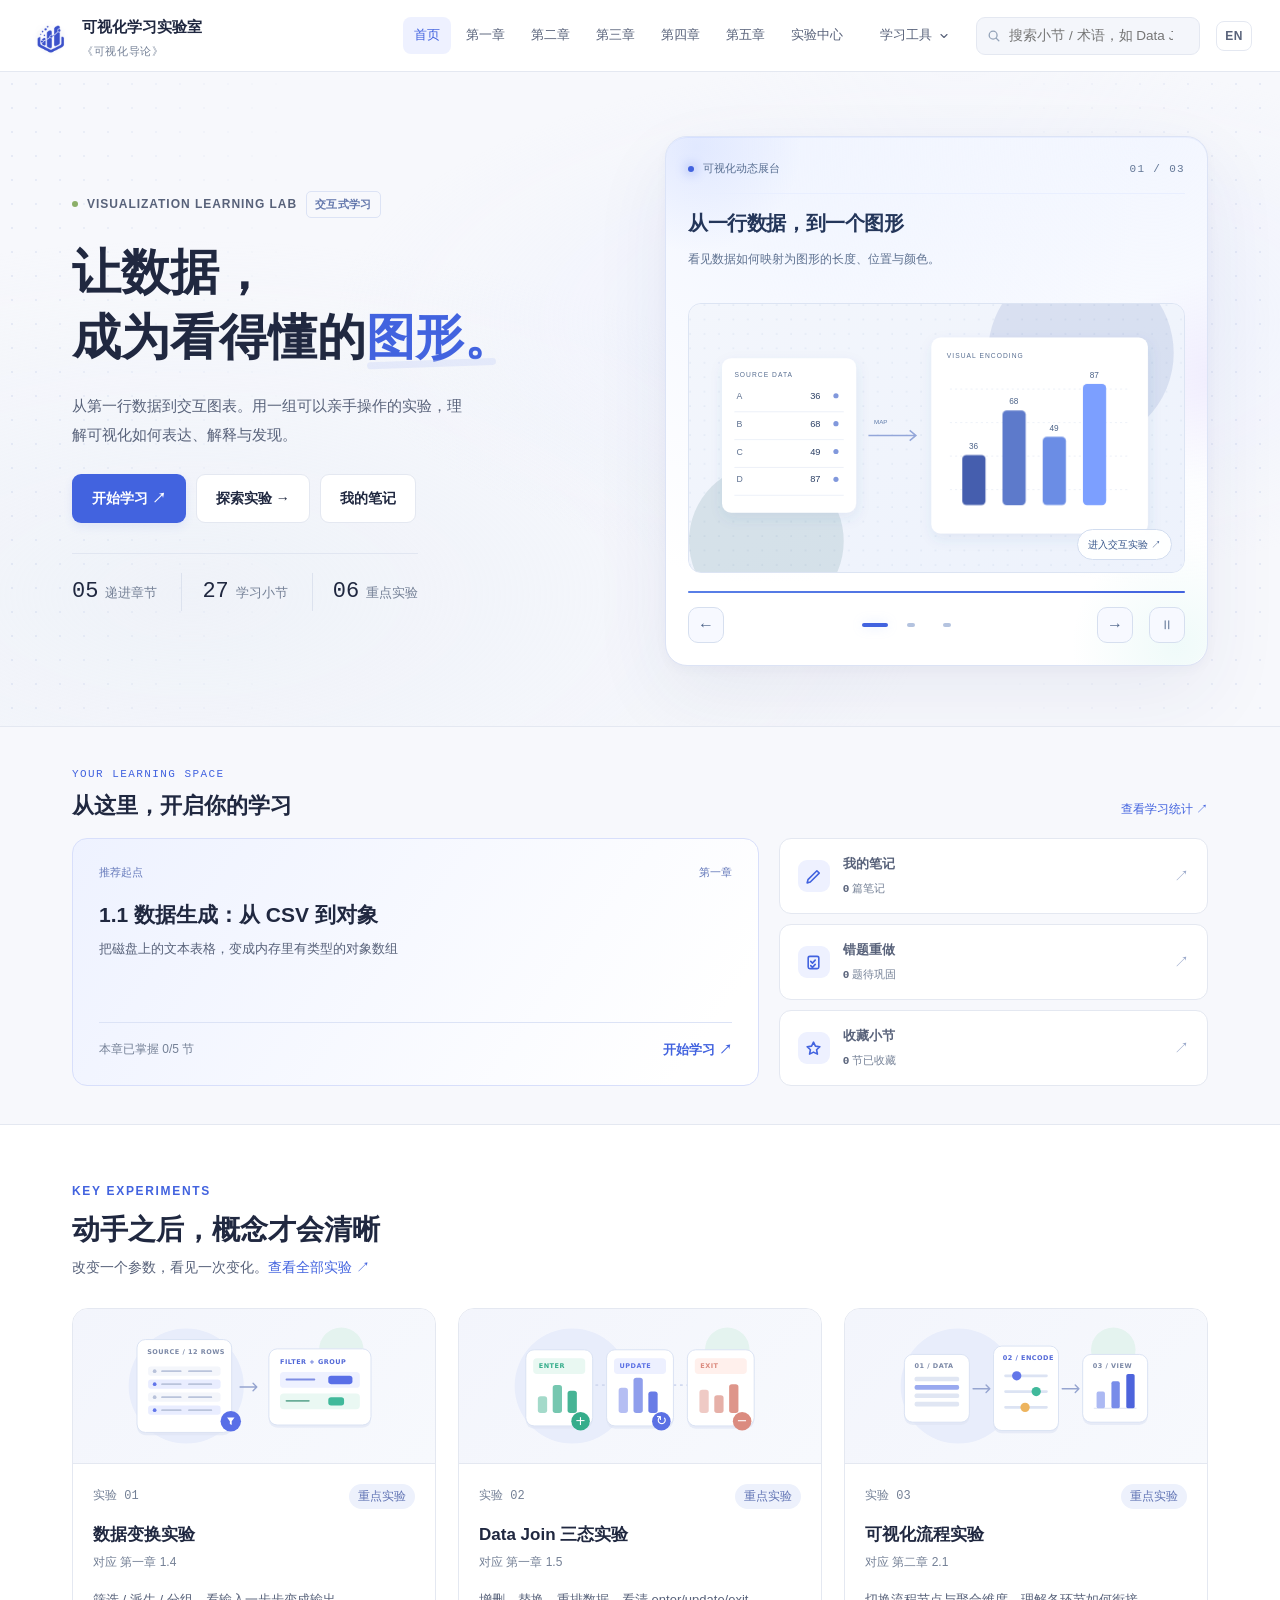
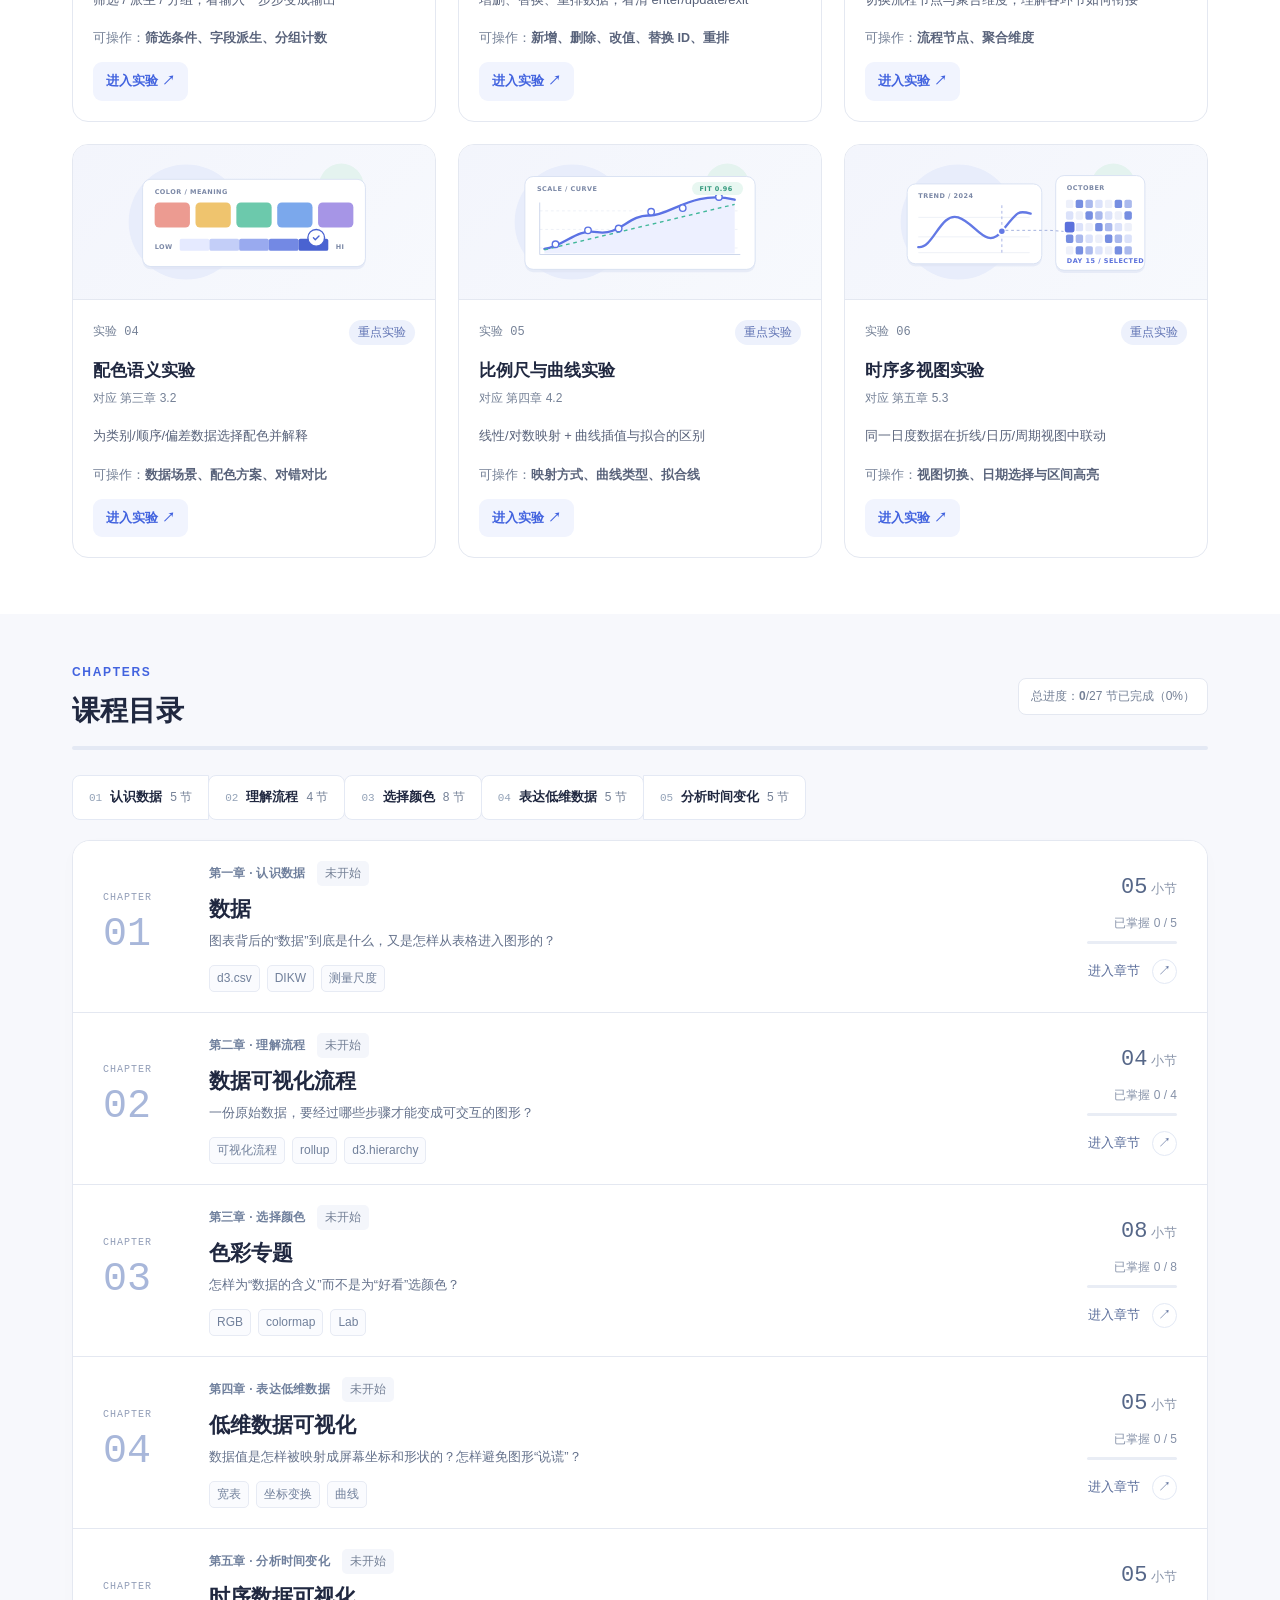
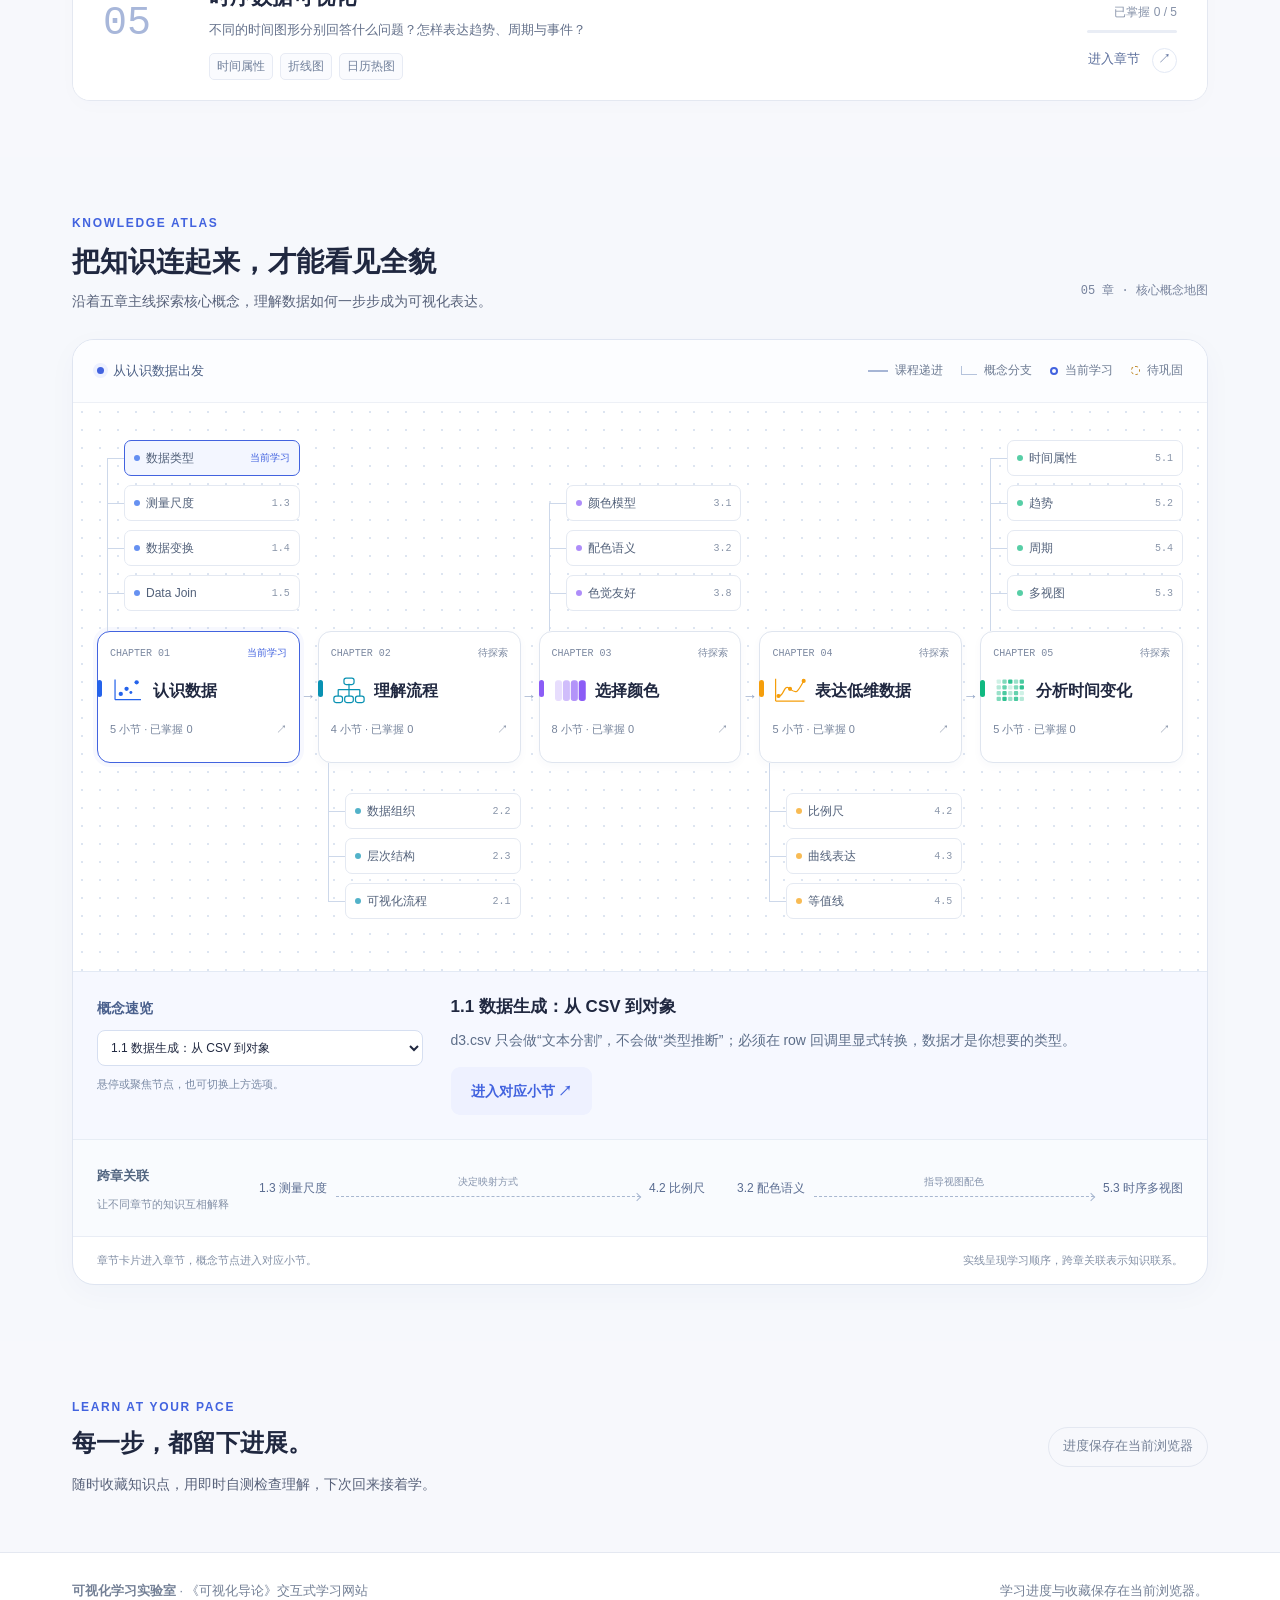
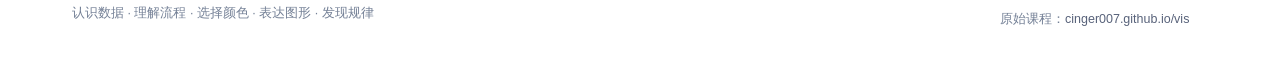
==== index.html @ 22e0a44b "Publish interactive visualization learning laboratory" ====
﻿<!DOCTYPE html>
<html lang="zh-CN">
<head>
<meta charset="UTF-8">
<meta name="viewport" content="width=device-width, initial-scale=1">
<link rel="icon" href="assets/images/logo.png" type="image/png">
<title data-i18n="home">可视化学习实验室 · 《可视化导论》</title>
<meta name="description" content="《可视化导论》交互式学习网站：结构化知识、可操作实验、即时自测。">
<link rel="stylesheet" href="assets/css/base.css?v=20261018-light-ui">
<link rel="stylesheet" href="assets/css/experiments.css?v=20261018-1">
<link rel="stylesheet" href="assets/css/ui.css?v=20261018-preview2">
<link rel="stylesheet" href="assets/css/home.css?v=20261021-compact-chapters">
<link rel="stylesheet" href="assets/css/knowledge-map.css?v=20261018-atlas">
<link rel="stylesheet" href="assets/css/motion.css?v=20261018">
<link rel="stylesheet" href="assets/css/interactions.css?v=20261018-2">
<link rel="stylesheet" href="assets/css/entrance.css?v=20261018-light-ui">
<link rel="stylesheet" href="assets/css/system.css?v=20261018-flow2">
</head>
<body class="home-page">
<header class="site-header" id="site-header"></header>

<!-- 首屏 -->
<section class="hero">
  <svg class="hero-connections" viewBox="0 0 1920 600" preserveAspectRatio="none" aria-hidden="true" fill="none">
    <path d="M-30 440H100Q150 440 150 390V260Q150 220 200 220H355"/>
    <path d="M1570 365H1660Q1710 365 1710 320V170Q1710 130 1760 130H1950"/>
    <circle cx="150" cy="440" r="5"/><circle cx="1710" cy="130" r="5"/>
  </svg>
  <div class="margin-study margin-study-left" aria-hidden="true">
    <svg viewBox="0 0 136 154" fill="none">
      <defs><pattern id="margin-grid" width="17" height="17" patternUnits="userSpaceOnUse"><circle cx="1" cy="1" r="1" fill="#d9e0f0"/></pattern></defs>
      <rect width="136" height="154" fill="url(#margin-grid)"/>
      <path d="M9 137H127M9 137V16" stroke="#cbd4e8"/>
      <g fill="#7f93d5"><circle cx="27" cy="110" r="4"/><circle cx="42" cy="119" r="3"/><circle cx="44" cy="91" r="5"/><circle cx="61" cy="101" r="3"/><circle cx="66" cy="75" r="4"/><circle cx="84" cy="83" r="5"/><circle cx="87" cy="56" r="3"/><circle cx="111" cy="44" r="5"/><circle cx="116" cy="67" r="3"/></g>
      <path d="M23 120 119 39" stroke="#a1b0dd" stroke-dasharray="4 5"/>
    </svg>
  </div>
  <div class="margin-study margin-study-right" aria-hidden="true">
    <div class="margin-palette"><i></i><i></i><i></i><i></i><i></i></div>
    <svg viewBox="0 0 136 154" fill="none">
      <path d="M4 33H132M4 77H132M4 121H132" stroke="#e0e5f1" stroke-dasharray="3 5"/>
      <path d="M5 113C21 113 21 56 43 66S64 113 84 77 108 29 131 37" stroke="#9caedf" stroke-width="2"/>
      <g fill="#f7f8fc" stroke="#91a3d6" stroke-width="2"><circle cx="5" cy="113" r="4"/><circle cx="43" cy="66" r="4"/><circle cx="84" cy="77" r="4"/><circle cx="131" cy="37" r="4"/></g>
    </svg>
  </div>
  <div class="wrap">
    <div class="hero-copy">
    <div class="tag"><span class="live-dot"></span> VISUALIZATION LEARNING LAB <span class="edition-tag" data-i18n="hero.tag-edition">交互式学习</span></div>
    <h1 data-i18n-html="hero.h1">让数据，<br>成为看得懂的<span>图形。</span></h1>
    <p class="sub" data-i18n="hero.sub">从第一行数据到交互图表。用一组可以亲手操作的实验，理解可视化如何表达、解释与发现。</p>
    <div class="hero-actions">
      <a class="btn btn-primary" id="start-btn" href="lesson.html?c=1&l=1" data-i18n="hero.start">开始学习 ↗</a>
      <a class="btn btn-ghost" id="continue-btn" href="#" data-i18n="hero.continue">继续上次学习</a>
      <a class="btn btn-ghost" href="experiments.html" data-i18n="hero.explore">探索实验 →</a>
      <a class="btn btn-ghost" href="notes.html" id="notes-btn" data-i18n="hero.notes">我的笔记</a>
    </div>
    <div class="hero-stats"><span><b>05</b><span data-i18n="hero.stat1"> 递进章节</span></span><span><b>27</b><span data-i18n="hero.stat2"> 学习小节</span></span><span><b>06</b><span data-i18n="hero.stat3"> 重点实验</span></span></div>
    </div>
    <section class="hero-demo hero-carousel" aria-roledescription="轮播" aria-label="可视化动态展台">
      <div class="preview-top"><span><i class="live-dot"></i> <span data-i18n="hero.carousel-title">可视化动态展台</span></span><span class="preview-index" id="hero-slide-count">01 / 03</span></div>
      <div class="carousel-atmosphere" aria-hidden="true"><i></i><i></i><i></i></div><div class="hero-slides" id="hero-slides">
        <article class="hero-slide" role="group" aria-roledescription="幻灯片" aria-label="1 / 3：数据映射">
          <h2 class="preview-title" data-i18n="hero.slide1.title">从一行数据，到一个图形</h2>
          <p class="preview-desc" data-i18n="hero.slide1.desc">看见数据如何映射为图形的长度、位置与颜色。</p>
          <a href="lesson.html?c=1&amp;l=3" aria-label="学习视觉编码"><svg xmlns="http://www.w3.org/2000/svg" viewBox="0 0 960 520" class="hero-scene" aria-hidden="true" focusable="false"><defs><linearGradient id="hero0-bg" x2="1" y2="1"><stop stop-color="#f3f6fc" /><stop offset="1" stop-color="#edf2fc" /></linearGradient><filter id="hero0-shadow" x="-30%" y="-30%" width="160%" height="170%"><feDropShadow dy="10" stdDeviation="12" flood-color="#4565a0" flood-opacity=".09" /></filter><pattern id="hero0-grid" width="28" height="28" patternUnits="userSpaceOnUse"><circle cx="2" cy="2" r="1" fill="#6e8ebd" opacity=".4" /></pattern></defs><rect width="960" height="520" rx="22" fill="url(#hero0-bg)" /><rect width="960" height="520" fill="url(#hero0-grid)" /><circle cx="760" cy="95" r="180" fill="#3558a4" opacity=".13" /><circle cx="150" cy="460" r="150" fill="#215b63" opacity=".13" /><g font-family="Arial,sans-serif"><g filter="url(#hero0-shadow)"><rect x="64" y="105" width="260" height="300" rx="18" fill="#ffffff" /><rect x="470" y="65" width="420" height="380" rx="18" fill="#ffffff" /></g><text x="88" y="142" font-size="13" fill="#586e91" letter-spacing="2">SOURCE DATA</text><path d="M88 209H300" stroke="#dce4f1" /><text x="92" y="184" fill="#5e7190" font-size="17">A</text><text x="235" y="184" fill="#2d4166" font-size="18">36</text><circle cx="285" cy="178" r="5" fill="#8198dc" class="scene-marker" /><path d="M88 263H300" stroke="#dce4f1" /><text x="92" y="238" fill="#5e7190" font-size="17">B</text><text x="235" y="238" fill="#2d4166" font-size="18">68</text><circle cx="285" cy="232" r="5" fill="#8198dc" class="scene-marker" /><path d="M88 317H300" stroke="#dce4f1" /><text x="92" y="292" fill="#5e7190" font-size="17">C</text><text x="235" y="292" fill="#2d4166" font-size="18">49</text><circle cx="285" cy="286" r="5" fill="#8198dc" class="scene-marker" /><path d="M88 371H300" stroke="#dce4f1" /><text x="92" y="346" fill="#5e7190" font-size="17">D</text><text x="235" y="346" fill="#2d4166" font-size="18">87</text><circle cx="285" cy="340" r="5" fill="#8198dc" class="scene-marker" /><path d="M348 255H440m-12-10 12 10-12 10" stroke="#93a6d9" stroke-width="3" fill="none" /><text x="359" y="233" fill="#607caa" font-size="12">MAP</text><text x="500" y="105" font-size="13" letter-spacing="2" fill="#586e91">VISUAL ENCODING</text><path d="M506 165H855" stroke="#dce4f1" stroke-dasharray="4 6" /><path d="M506 230H855" stroke="#dce4f1" stroke-dasharray="4 6" /><path d="M506 295H855" stroke="#dce4f1" stroke-dasharray="4 6" /><path d="M506 360H855" stroke="#dce4f1" stroke-dasharray="4 6" /><rect x="530" y="292.8" width="45" height="97.2" rx="8" fill="#455eae" class="scene-bar" style="--delay:180ms" /><text x="552" y="280.8" text-anchor="middle" fill="#4e658a" font-size="16">36</text><rect x="608" y="206.39999999999998" width="45" height="183.60000000000002" rx="8" fill="#5d7acb" class="scene-bar" style="--delay:265ms" /><text x="630" y="194.39999999999998" text-anchor="middle" fill="#4e658a" font-size="16">68</text><rect x="686" y="257.7" width="45" height="132.3" rx="8" fill="#6b8de5" class="scene-bar" style="--delay:350ms" /><text x="708" y="245.7" text-anchor="middle" fill="#4e658a" font-size="16">49</text><rect x="764" y="155.1" width="45" height="234.9" rx="8" fill="#7c9fff" class="scene-bar" style="--delay:435ms" /><text x="786" y="143.1" text-anchor="middle" fill="#4e658a" font-size="16">87</text></g></svg></a>
        </article>
        <article class="hero-slide" role="group" aria-roledescription="幻灯片" aria-label="2 / 3：时序联动" hidden>
          <h2 class="preview-title" data-i18n="hero.slide2.title">同一天，三种时间视角</h2>
          <p class="preview-desc" data-i18n="hero.slide2.desc">沿着日期，在全年趋势、日历与星期之间发现联系。</p>
          <a href="lesson.html?c=5&amp;l=3&amp;mode=lab" aria-label="进入时序多视图实验"><svg xmlns="http://www.w3.org/2000/svg" viewBox="0 0 960 520" class="hero-scene" aria-hidden="true" focusable="false"><defs><linearGradient id="hero1-bg" x2="1" y2="1"><stop stop-color="#f3f6fc" /><stop offset="1" stop-color="#edf2fc" /></linearGradient><filter id="hero1-shadow" x="-30%" y="-30%" width="160%" height="170%"><feDropShadow dy="10" stdDeviation="12" flood-color="#4565a0" flood-opacity=".09" /></filter><pattern id="hero1-grid" width="28" height="28" patternUnits="userSpaceOnUse"><circle cx="2" cy="2" r="1" fill="#6e8ebd" opacity=".4" /></pattern></defs><rect width="960" height="520" rx="22" fill="url(#hero1-bg)" /><rect width="960" height="520" fill="url(#hero1-grid)" /><circle cx="760" cy="95" r="180" fill="#3558a4" opacity=".13" /><circle cx="150" cy="460" r="150" fill="#215b63" opacity=".13" /><g font-family="Arial,sans-serif"><g filter="url(#hero1-shadow)"><rect x="65" y="55" width="830" height="205" rx="18" fill="#ffffff" /><rect x="65" y="282" width="480" height="185" rx="18" fill="#ffffff" /><rect x="568" y="282" width="327" height="185" rx="18" fill="#ffffff" /></g><text x="90" y="90" font-size="12" letter-spacing="2" fill="#586e91">ONE DATE / THREE VIEWS</text><path d="M94 125H863" stroke="#dce4f1" stroke-dasharray="4 6" /><path d="M94 170H863" stroke="#dce4f1" stroke-dasharray="4 6" /><path d="M94 215H863" stroke="#dce4f1" stroke-dasharray="4 6" /><path d="M95 215C140 210 142 160 185 180S245 220 280 160 335 195 380 140 430 170 480 115 530 155 570 125 620 185 660 154 710 205 755 170 810 217 862 198" stroke="#4975da" stroke-width="4" fill="none" class="scene-trace" pathLength="1" style="--delay:150ms" /><path d="M480 106V238" stroke="#b58336" stroke-width="2" stroke-dasharray="4 5" /><circle cx="480" cy="115" r="7" fill="#ffffff" stroke="#b58336" stroke-width="3" class="scene-marker" /><rect x="92" y="310" width="14" height="15" rx="3" fill="#e9eef9" class="scene-cell" style="--delay:300ms" /><rect x="110" y="310" width="14" height="15" rx="3" fill="#afc1e8" class="scene-cell" style="--delay:335ms" /><rect x="128" y="310" width="14" height="15" rx="3" fill="#eed3bb" class="scene-cell" style="--delay:370ms" /><rect x="146" y="310" width="14" height="15" rx="3" fill="#cfdaf2" class="scene-cell" style="--delay:405ms" /><rect x="164" y="310" width="14" height="15" rx="3" fill="#eed3bb" class="scene-cell" style="--delay:440ms" /><rect x="182" y="310" width="14" height="15" rx="3" fill="#cfdaf2" class="scene-cell" style="--delay:475ms" /><rect x="200" y="310" width="14" height="15" rx="3" fill="#dfb59b" class="scene-cell" style="--delay:510ms" /><rect x="218" y="310" width="14" height="15" rx="3" fill="#e9eef9" class="scene-cell" style="--delay:545ms" /><rect x="236" y="310" width="14" height="15" rx="3" fill="#dfb59b" class="scene-cell" style="--delay:580ms" /><rect x="254" y="310" width="14" height="15" rx="3" fill="#e9eef9" class="scene-cell" style="--delay:615ms" /><rect x="272" y="310" width="14" height="15" rx="3" fill="#afc1e8" class="scene-cell" style="--delay:650ms" /><rect x="290" y="310" width="14" height="15" rx="3" fill="#eed3bb" class="scene-cell" style="--delay:685ms" /><rect x="308" y="310" width="14" height="15" rx="3" fill="#afc1e8" class="scene-cell" style="--delay:720ms" /><rect x="326" y="310" width="14" height="15" rx="3" fill="#eed3bb" class="scene-cell" style="--delay:755ms" /><rect x="344" y="310" width="14" height="15" rx="3" fill="#cfdaf2" class="scene-cell" style="--delay:790ms" /><rect x="362" y="310" width="14" height="15" rx="3" fill="#dfb59b" class="scene-cell" style="--delay:300ms" /><rect x="380" y="310" width="14" height="15" rx="3" fill="#cfdaf2" class="scene-cell" style="--delay:335ms" /><rect x="398" y="310" width="14" height="15" rx="3" fill="#dfb59b" class="scene-cell" style="--delay:370ms" /><rect x="416" y="310" width="14" height="15" rx="3" fill="#e9eef9" class="scene-cell" style="--delay:405ms" /><rect x="434" y="310" width="14" height="15" rx="3" fill="#afc1e8" class="scene-cell" style="--delay:440ms" /><rect x="452" y="310" width="14" height="15" rx="3" fill="#e9eef9" class="scene-cell" style="--delay:475ms" /><rect x="470" y="310" width="14" height="15" rx="3" fill="#afc1e8" class="scene-cell" style="--delay:510ms" /><rect x="488" y="310" width="14" height="15" rx="3" fill="#eed3bb" class="scene-cell" style="--delay:545ms" /><rect x="92" y="329" width="14" height="15" rx="3" fill="#dfb59b" class="scene-cell" style="--delay:580ms" /><rect x="110" y="329" width="14" height="15" rx="3" fill="#e9eef9" class="scene-cell" style="--delay:615ms" /><rect x="128" y="329" width="14" height="15" rx="3" fill="#afc1e8" class="scene-cell" style="--delay:650ms" /><rect x="146" y="329" width="14" height="15" rx="3" fill="#eed3bb" class="scene-cell" style="--delay:685ms" /><rect x="164" y="329" width="14" height="15" rx="3" fill="#afc1e8" class="scene-cell" style="--delay:720ms" /><rect x="182" y="329" width="14" height="15" rx="3" fill="#eed3bb" class="scene-cell" style="--delay:755ms" /><rect x="200" y="329" width="14" height="15" rx="3" fill="#cfdaf2" class="scene-cell" style="--delay:790ms" /><rect x="218" y="329" width="14" height="15" rx="3" fill="#dfb59b" class="scene-cell" style="--delay:300ms" /><rect x="236" y="329" width="14" height="15" rx="3" fill="#cfdaf2" class="scene-cell" style="--delay:335ms" /><rect x="254" y="329" width="14" height="15" rx="3" fill="#dfb59b" class="scene-cell" style="--delay:370ms" /><rect x="272" y="329" width="14" height="15" rx="3" fill="#e9eef9" class="scene-cell" style="--delay:405ms" /><rect x="290" y="329" width="14" height="15" rx="3" fill="#afc1e8" class="scene-cell" style="--delay:440ms" /><rect x="308" y="329" width="14" height="15" rx="3" fill="#e9eef9" class="scene-cell" style="--delay:475ms" /><rect x="326" y="329" width="14" height="15" rx="3" fill="#afc1e8" class="scene-cell" style="--delay:510ms" /><rect x="344" y="329" width="14" height="15" rx="3" fill="#eed3bb" class="scene-cell" style="--delay:545ms" /><rect x="362" y="329" width="14" height="15" rx="3" fill="#cfdaf2" class="scene-cell" style="--delay:580ms" /><rect x="380" y="329" width="14" height="15" rx="3" fill="#eed3bb" class="scene-cell" style="--delay:615ms" /><rect x="398" y="329" width="14" height="15" rx="3" fill="#cfdaf2" class="scene-cell" style="--delay:650ms" /><rect x="416" y="329" width="14" height="15" rx="3" fill="#dfb59b" class="scene-cell" style="--delay:685ms" /><rect x="434" y="329" width="14" height="15" rx="3" fill="#e9eef9" class="scene-cell" style="--delay:720ms" /><rect x="452" y="329" width="14" height="15" rx="3" fill="#dfb59b" class="scene-cell" style="--delay:755ms" /><rect x="470" y="329" width="14" height="15" rx="3" fill="#e9eef9" class="scene-cell" style="--delay:790ms" /><rect x="488" y="329" width="14" height="15" rx="3" fill="#afc1e8" class="scene-cell" style="--delay:300ms" /><rect x="92" y="348" width="14" height="15" rx="3" fill="#cfdaf2" class="scene-cell" style="--delay:335ms" /><rect x="110" y="348" width="14" height="15" rx="3" fill="#dfb59b" class="scene-cell" style="--delay:370ms" /><rect x="128" y="348" width="14" height="15" rx="3" fill="#e9eef9" class="scene-cell" style="--delay:405ms" /><rect x="146" y="348" width="14" height="15" rx="3" fill="#afc1e8" class="scene-cell" style="--delay:440ms" /><rect x="164" y="348" width="14" height="15" rx="3" fill="#e9eef9" class="scene-cell" style="--delay:475ms" /><rect x="182" y="348" width="14" height="15" rx="3" fill="#afc1e8" class="scene-cell" style="--delay:510ms" /><rect x="200" y="348" width="14" height="15" rx="3" fill="#eed3bb" class="scene-cell" style="--delay:545ms" /><rect x="218" y="348" width="14" height="15" rx="3" fill="#cfdaf2" class="scene-cell" style="--delay:580ms" /><rect x="236" y="348" width="14" height="15" rx="3" fill="#eed3bb" class="scene-cell" style="--delay:615ms" /><rect x="254" y="348" width="14" height="15" rx="3" fill="#cfdaf2" class="scene-cell" style="--delay:650ms" /><rect x="272" y="348" width="14" height="15" rx="3" fill="#dfb59b" class="scene-cell" style="--delay:685ms" /><rect x="290" y="348" width="14" height="15" rx="3" fill="#e9eef9" class="scene-cell" style="--delay:720ms" /><rect x="308" y="348" width="14" height="15" rx="3" fill="#dfb59b" class="scene-cell" style="--delay:755ms" /><rect x="326" y="348" width="14" height="15" rx="3" fill="#e9eef9" class="scene-cell" style="--delay:790ms" /><rect x="344" y="348" width="14" height="15" rx="3" fill="#afc1e8" class="scene-cell" style="--delay:300ms" /><rect x="362" y="348" width="14" height="15" rx="3" fill="#eed3bb" class="scene-cell" style="--delay:335ms" /><rect x="380" y="348" width="14" height="15" rx="3" fill="#afc1e8" class="scene-cell" style="--delay:370ms" /><rect x="398" y="348" width="14" height="15" rx="3" fill="#eed3bb" class="scene-cell" style="--delay:405ms" /><rect x="416" y="348" width="14" height="15" rx="3" fill="#cfdaf2" class="scene-cell" style="--delay:440ms" /><rect x="434" y="348" width="14" height="15" rx="3" fill="#dfb59b" class="scene-cell" style="--delay:475ms" /><rect x="452" y="348" width="14" height="15" rx="3" fill="#cfdaf2" class="scene-cell" style="--delay:510ms" /><rect x="470" y="348" width="14" height="15" rx="3" fill="#dfb59b" class="scene-cell" style="--delay:545ms" /><rect x="488" y="348" width="14" height="15" rx="3" fill="#e9eef9" class="scene-cell" style="--delay:580ms" /><rect x="92" y="367" width="14" height="15" rx="3" fill="#eed3bb" class="scene-cell" style="--delay:615ms" /><rect x="110" y="367" width="14" height="15" rx="3" fill="#cfdaf2" class="scene-cell" style="--delay:650ms" /><rect x="128" y="367" width="14" height="15" rx="3" fill="#dfb59b" class="scene-cell" style="--delay:685ms" /><rect x="146" y="367" width="14" height="15" rx="3" fill="#e9eef9" class="scene-cell" style="--delay:720ms" /><rect x="164" y="367" width="14" height="15" rx="3" fill="#dfb59b" class="scene-cell" style="--delay:755ms" /><rect x="182" y="367" width="14" height="15" rx="3" fill="#e9eef9" class="scene-cell" style="--delay:790ms" /><rect x="200" y="367" width="14" height="15" rx="3" fill="#afc1e8" class="scene-cell" style="--delay:300ms" /><rect x="218" y="367" width="14" height="15" rx="3" fill="#eed3bb" class="scene-cell" style="--delay:335ms" /><rect x="236" y="367" width="14" height="15" rx="3" fill="#afc1e8" class="scene-cell" style="--delay:370ms" /><rect x="254" y="367" width="14" height="15" rx="3" fill="#eed3bb" class="scene-cell" style="--delay:405ms" /><rect x="272" y="367" width="14" height="15" rx="3" fill="#cfdaf2" class="scene-cell" style="--delay:440ms" /><rect x="290" y="367" width="14" height="15" rx="3" fill="#dfb59b" class="scene-cell" style="--delay:475ms" /><rect x="308" y="367" width="14" height="15" rx="3" fill="#cfdaf2" class="scene-cell" style="--delay:510ms" /><rect x="326" y="367" width="14" height="15" rx="3" fill="#dfb59b" class="scene-cell" style="--delay:545ms" /><rect x="344" y="367" width="14" height="15" rx="3" fill="#e9eef9" class="scene-cell" style="--delay:580ms" /><rect x="362" y="367" width="14" height="15" rx="3" fill="#afc1e8" class="scene-cell" style="--delay:615ms" /><rect x="380" y="367" width="14" height="15" rx="3" fill="#e9eef9" class="scene-cell" style="--delay:650ms" /><rect x="398" y="367" width="14" height="15" rx="3" fill="#afc1e8" class="scene-cell" style="--delay:685ms" /><rect x="416" y="367" width="14" height="15" rx="3" fill="#eed3bb" class="scene-cell" style="--delay:720ms" /><rect x="434" y="367" width="14" height="15" rx="3" fill="#cfdaf2" class="scene-cell" style="--delay:755ms" /><rect x="452" y="367" width="14" height="15" rx="3" fill="#eed3bb" class="scene-cell" style="--delay:790ms" /><rect x="470" y="367" width="14" height="15" rx="3" fill="#cfdaf2" class="scene-cell" style="--delay:300ms" /><rect x="488" y="367" width="14" height="15" rx="3" fill="#dfb59b" class="scene-cell" style="--delay:335ms" /><rect x="92" y="386" width="14" height="15" rx="3" fill="#afc1e8" class="scene-cell" style="--delay:370ms" /><rect x="110" y="386" width="14" height="15" rx="3" fill="#eed3bb" class="scene-cell" style="--delay:405ms" /><rect x="128" y="386" width="14" height="15" rx="3" fill="#cfdaf2" class="scene-cell" style="--delay:440ms" /><rect x="146" y="386" width="14" height="15" rx="3" fill="#dfb59b" class="scene-cell" style="--delay:475ms" /><rect x="164" y="386" width="14" height="15" rx="3" fill="#cfdaf2" class="scene-cell" style="--delay:510ms" /><rect x="182" y="386" width="14" height="15" rx="3" fill="#dfb59b" class="scene-cell" style="--delay:545ms" /><rect x="200" y="386" width="14" height="15" rx="3" fill="#e9eef9" class="scene-cell" style="--delay:580ms" /><rect x="218" y="386" width="14" height="15" rx="3" fill="#afc1e8" class="scene-cell" style="--delay:615ms" /><rect x="236" y="386" width="14" height="15" rx="3" fill="#e9eef9" class="scene-cell" style="--delay:650ms" /><rect x="254" y="386" width="14" height="15" rx="3" fill="#afc1e8" class="scene-cell" style="--delay:685ms" /><rect x="272" y="386" width="14" height="15" rx="3" fill="#eed3bb" class="scene-cell" style="--delay:720ms" /><rect x="290" y="386" width="14" height="15" rx="3" fill="#cfdaf2" class="scene-cell" style="--delay:755ms" /><rect x="308" y="386" width="14" height="15" rx="3" fill="#eed3bb" class="scene-cell" style="--delay:790ms" /><rect x="326" y="386" width="14" height="15" rx="3" fill="#cfdaf2" class="scene-cell" style="--delay:300ms" /><rect x="344" y="386" width="14" height="15" rx="3" fill="#dfb59b" class="scene-cell" style="--delay:335ms" /><rect x="362" y="386" width="14" height="15" rx="3" fill="#e9eef9" class="scene-cell" style="--delay:370ms" /><rect x="380" y="386" width="14" height="15" rx="3" fill="#dfb59b" class="scene-cell" style="--delay:405ms" /><rect x="398" y="386" width="14" height="15" rx="3" fill="#e9eef9" class="scene-cell" style="--delay:440ms" /><rect x="416" y="386" width="14" height="15" rx="3" fill="#afc1e8" class="scene-cell" style="--delay:475ms" /><rect x="434" y="386" width="14" height="15" rx="3" fill="#eed3bb" class="scene-cell" style="--delay:510ms" /><rect x="452" y="386" width="14" height="15" rx="3" fill="#afc1e8" class="scene-cell" style="--delay:545ms" /><rect x="470" y="386" width="14" height="15" rx="3" fill="#eed3bb" class="scene-cell" style="--delay:580ms" /><rect x="488" y="386" width="14" height="15" rx="3" fill="#cfdaf2" class="scene-cell" style="--delay:615ms" /><rect x="92" y="405" width="14" height="15" rx="3" fill="#e9eef9" class="scene-cell" style="--delay:650ms" /><rect x="110" y="405" width="14" height="15" rx="3" fill="#afc1e8" class="scene-cell" style="--delay:685ms" /><rect x="128" y="405" width="14" height="15" rx="3" fill="#eed3bb" class="scene-cell" style="--delay:720ms" /><rect x="146" y="405" width="14" height="15" rx="3" fill="#cfdaf2" class="scene-cell" style="--delay:755ms" /><rect x="164" y="405" width="14" height="15" rx="3" fill="#eed3bb" class="scene-cell" style="--delay:790ms" /><rect x="182" y="405" width="14" height="15" rx="3" fill="#cfdaf2" class="scene-cell" style="--delay:300ms" /><rect x="200" y="405" width="14" height="15" rx="3" fill="#dfb59b" class="scene-cell" style="--delay:335ms" /><rect x="218" y="405" width="14" height="15" rx="3" fill="#e9eef9" class="scene-cell" style="--delay:370ms" /><rect x="236" y="405" width="14" height="15" rx="3" fill="#dfb59b" class="scene-cell" style="--delay:405ms" /><rect x="254" y="405" width="14" height="15" rx="3" fill="#e9eef9" class="scene-cell" style="--delay:440ms" /><rect x="272" y="405" width="14" height="15" rx="3" fill="#afc1e8" class="scene-cell" style="--delay:475ms" /><rect x="290" y="405" width="14" height="15" rx="3" fill="#eed3bb" class="scene-cell" style="--delay:510ms" /><rect x="308" y="405" width="14" height="15" rx="3" fill="#afc1e8" class="scene-cell" style="--delay:545ms" /><rect x="326" y="405" width="14" height="15" rx="3" fill="#eed3bb" class="scene-cell" style="--delay:580ms" /><rect x="344" y="405" width="14" height="15" rx="3" fill="#cfdaf2" class="scene-cell" style="--delay:615ms" /><rect x="362" y="405" width="14" height="15" rx="3" fill="#dfb59b" class="scene-cell" style="--delay:650ms" /><rect x="380" y="405" width="14" height="15" rx="3" fill="#cfdaf2" class="scene-cell" style="--delay:685ms" /><rect x="398" y="405" width="14" height="15" rx="3" fill="#dfb59b" class="scene-cell" style="--delay:720ms" /><rect x="416" y="405" width="14" height="15" rx="3" fill="#e9eef9" class="scene-cell" style="--delay:755ms" /><rect x="434" y="405" width="14" height="15" rx="3" fill="#afc1e8" class="scene-cell" style="--delay:790ms" /><rect x="452" y="405" width="14" height="15" rx="3" fill="#e9eef9" class="scene-cell" style="--delay:300ms" /><rect x="470" y="405" width="14" height="15" rx="3" fill="#afc1e8" class="scene-cell" style="--delay:335ms" /><rect x="488" y="405" width="14" height="15" rx="3" fill="#eed3bb" class="scene-cell" style="--delay:370ms" /><rect x="92" y="424" width="14" height="15" rx="3" fill="#dfb59b" class="scene-cell" style="--delay:405ms" /><rect x="110" y="424" width="14" height="15" rx="3" fill="#e9eef9" class="scene-cell" style="--delay:440ms" /><rect x="128" y="424" width="14" height="15" rx="3" fill="#afc1e8" class="scene-cell" style="--delay:475ms" /><rect x="146" y="424" width="14" height="15" rx="3" fill="#eed3bb" class="scene-cell" style="--delay:510ms" /><rect x="164" y="424" width="14" height="15" rx="3" fill="#afc1e8" class="scene-cell" style="--delay:545ms" /><rect x="182" y="424" width="14" height="15" rx="3" fill="#eed3bb" class="scene-cell" style="--delay:580ms" /><rect x="200" y="424" width="14" height="15" rx="3" fill="#cfdaf2" class="scene-cell" style="--delay:615ms" /><rect x="218" y="424" width="14" height="15" rx="3" fill="#dfb59b" class="scene-cell" style="--delay:650ms" /><rect x="236" y="424" width="14" height="15" rx="3" fill="#cfdaf2" class="scene-cell" style="--delay:685ms" /><rect x="254" y="424" width="14" height="15" rx="3" fill="#dfb59b" class="scene-cell" style="--delay:720ms" /><rect x="272" y="424" width="14" height="15" rx="3" fill="#e9eef9" class="scene-cell" style="--delay:755ms" /><rect x="290" y="424" width="14" height="15" rx="3" fill="#afc1e8" class="scene-cell" style="--delay:790ms" /><rect x="308" y="424" width="14" height="15" rx="3" fill="#e9eef9" class="scene-cell" style="--delay:300ms" /><rect x="326" y="424" width="14" height="15" rx="3" fill="#afc1e8" class="scene-cell" style="--delay:335ms" /><rect x="344" y="424" width="14" height="15" rx="3" fill="#eed3bb" class="scene-cell" style="--delay:370ms" /><rect x="362" y="424" width="14" height="15" rx="3" fill="#cfdaf2" class="scene-cell" style="--delay:405ms" /><rect x="380" y="424" width="14" height="15" rx="3" fill="#eed3bb" class="scene-cell" style="--delay:440ms" /><rect x="398" y="424" width="14" height="15" rx="3" fill="#cfdaf2" class="scene-cell" style="--delay:475ms" /><rect x="416" y="424" width="14" height="15" rx="3" fill="#dfb59b" class="scene-cell" style="--delay:510ms" /><rect x="434" y="424" width="14" height="15" rx="3" fill="#e9eef9" class="scene-cell" style="--delay:545ms" /><rect x="452" y="424" width="14" height="15" rx="3" fill="#dfb59b" class="scene-cell" style="--delay:580ms" /><rect x="470" y="424" width="14" height="15" rx="3" fill="#e9eef9" class="scene-cell" style="--delay:615ms" /><rect x="488" y="424" width="14" height="15" rx="3" fill="#afc1e8" class="scene-cell" style="--delay:650ms" /><rect x="287" y="364" width="19" height="20" rx="4" fill="none" stroke="#b58336" stroke-width="3" /><rect x="599" y="379" width="23" height="58" rx="5" fill="#49699e" class="scene-bar" style="--delay:180ms" /><rect x="638" y="363" width="23" height="74" rx="5" fill="#49699e" class="scene-bar" style="--delay:265ms" /><rect x="677" y="374" width="23" height="63" rx="5" fill="#49699e" class="scene-bar" style="--delay:350ms" /><rect x="716" y="342" width="23" height="95" rx="5" fill="#4975da" class="scene-bar" style="--delay:435ms" /><rect x="755" y="368" width="23" height="69" rx="5" fill="#49699e" class="scene-bar" style="--delay:520ms" /><rect x="794" y="355" width="23" height="82" rx="5" fill="#49699e" class="scene-bar" style="--delay:605ms" /><rect x="833" y="381" width="23" height="56" rx="5" fill="#49699e" class="scene-bar" style="--delay:690ms" /><circle cx="727" cy="326" r="6" fill="#b58336" class="scene-marker" /></g><path d="M95 215C140 210 142 160 185 180S245 220 280 160 335 195 380 140 430 170 480 115 530 155 570 125 620 185 660 154 710 205 755 170 810 217 862 198" class="scene-signal" pathLength="100" fill="none" stroke="#4975da" stroke-width="3" stroke-linecap="round" style="--delay:0ms" /></svg></a>
        </article>
        <article class="hero-slide" role="group" aria-roledescription="幻灯片" aria-label="3 / 3：角色时间线" hidden>
          <h2 class="preview-title" data-i18n="hero.slide3.title">让角色关系，沿时间展开</h2>
          <p class="preview-desc" data-i18n="hero.slide3.desc">跟随故事的时间线，观察角色轨迹的聚拢与分离。</p>
          <a href="lesson.html?c=5&amp;l=5&amp;mode=lab" aria-label="进入 Storyline 实验"><svg xmlns="http://www.w3.org/2000/svg" viewBox="0 0 960 520" class="hero-scene" aria-hidden="true" focusable="false"><defs><linearGradient id="hero2-bg" x2="1" y2="1"><stop stop-color="#f3f6fc" /><stop offset="1" stop-color="#edf2fc" /></linearGradient><filter id="hero2-shadow" x="-30%" y="-30%" width="160%" height="170%"><feDropShadow dy="10" stdDeviation="12" flood-color="#4565a0" flood-opacity=".09" /></filter><pattern id="hero2-grid" width="28" height="28" patternUnits="userSpaceOnUse"><circle cx="2" cy="2" r="1" fill="#6e8ebd" opacity=".4" /></pattern></defs><rect width="960" height="520" rx="22" fill="url(#hero2-bg)" /><rect width="960" height="520" fill="url(#hero2-grid)" /><circle cx="760" cy="95" r="180" fill="#3558a4" opacity=".13" /><circle cx="150" cy="460" r="150" fill="#215b63" opacity=".13" /><g font-family="Arial,sans-serif"><g filter="url(#hero2-shadow)"><rect x="65" y="55" width="830" height="410" rx="20" fill="#ffffff" /></g><text x="95" y="98" font-size="12" letter-spacing="2" fill="#586e91">CHARACTERS / TIME / RELATIONSHIPS</text><path d="M100 175C260 255 350 290 520 220S660 180 850 145" fill="none" stroke="#4975da" stroke-width="5" stroke-linecap="round" class="scene-trace" pathLength="1" style="--delay:150ms" /><path d="M100 135C270 175 370 200 520 220S690 285 850 345" fill="none" stroke="#9168d2" stroke-width="5" stroke-linecap="round" class="scene-trace" pathLength="1" style="--delay:260ms" /><path d="M330 380C450 360 460 350 520 320S710 240 850 210" fill="none" stroke="#be8a33" stroke-width="5" stroke-linecap="round" class="scene-trace" pathLength="1" style="--delay:370ms" /><path d="M490 355C500 270 505 240 520 220S650 340 850 370" fill="none" stroke="#cf7e70" stroke-width="5" stroke-linecap="round" class="scene-trace" pathLength="1" style="--delay:480ms" /><rect x="507" y="130" width="26" height="290" rx="12" fill="#cfaa7014" class="scene-bar" style="--delay:180ms" /><path d="M520 120V421" stroke="#bf9460" stroke-width="2" stroke-dasharray="4 6" /><text x="520" y="118" text-anchor="middle" font-size="12" fill="#ac8357">KEY EVENT</text><circle cx="520" cy="220" r="7" fill="#4975da" stroke="#ffffff" stroke-width="3" class="scene-marker" /><circle cx="520" cy="227" r="7" fill="#9168d2" stroke="#ffffff" stroke-width="3" class="scene-marker" /><circle cx="520" cy="320" r="7" fill="#be8a33" stroke="#ffffff" stroke-width="3" class="scene-marker" /><circle cx="520" cy="214" r="7" fill="#cf7e70" stroke="#ffffff" stroke-width="3" class="scene-marker" /><path d="M100 425H855" stroke="#dce4f1" /><text x="100" y="448" fill="#647897" font-size="12">0 min</text><text x="250" y="448" fill="#647897" font-size="12">24 min</text><text x="400" y="448" fill="#647897" font-size="12">48 min</text><text x="550" y="448" fill="#647897" font-size="12">72 min</text><text x="700" y="448" fill="#647897" font-size="12">96 min</text><text x="850" y="448" fill="#647897" font-size="12">120 min</text></g><path d="M100 175C260 255 350 290 520 220S660 180 850 145" class="scene-signal" pathLength="100" fill="none" stroke="#4975da" stroke-width="3" stroke-linecap="round" style="--delay:0ms" /><path d="M100 135C270 175 370 200 520 220S690 285 850 345" class="scene-signal" pathLength="100" fill="none" stroke="#9168d2" stroke-width="3" stroke-linecap="round" style="--delay:600ms" /><path d="M330 380C450 360 460 350 520 320S710 240 850 210" class="scene-signal" pathLength="100" fill="none" stroke="#be8a33" stroke-width="3" stroke-linecap="round" style="--delay:1200ms" /><path d="M490 355C500 270 505 240 520 220S650 340 850 370" class="scene-signal" pathLength="100" fill="none" stroke="#cf7e70" stroke-width="3" stroke-linecap="round" style="--delay:1800ms" /></svg></a>
        </article>
      </div>
      <div class="carousel-progress" aria-hidden="true"><i></i></div><div class="hero-carousel-controls">
        <button type="button" class="hero-carousel-arrow" data-carousel="prev" aria-label="上一个场景">←</button>
        <div class="hero-carousel-dots" aria-label="选择图片">
          <button type="button" data-slide="0" aria-label="第 1 张：数据映射" aria-current="true"></button>
          <button type="button" data-slide="1" aria-label="第 2 张：时序联动"></button>
          <button type="button" data-slide="2" aria-label="第 3 张：角色时间线"></button>
        </div>
        <button type="button" class="hero-carousel-arrow" data-carousel="next" aria-label="下一个场景">→</button>
        <button type="button" class="hero-carousel-play" data-carousel="play" aria-label="暂停自动轮播">Ⅱ</button>
      </div>
      <span class="sr-only" id="hero-carousel-status" role="status" aria-live="polite"></span>
    </section>
  </div>
</section>

<section class="learning-workbench" aria-labelledby="workbench-title">
  <div class="wrap" id="learning-workbench"></div>
</section>

<!-- 代表性实验 -->
<section class="section featured-section">
  <div class="wrap">
    <div class="eyebrow">KEY EXPERIMENTS</div>
    <h2 class="section-title" data-i18n="home.exp.title">动手之后，概念才会清晰</h2>
    <p class="section-lead"><span data-i18n="home.exp.lead">改变一个参数，看见一次变化。</span><a href="experiments.html" data-i18n="home.exp.all">查看全部实验 ↗</a></p>
    <div class="exp-grid" id="key-exps"></div>
  </div>
</section>

<!-- 五章 -->
<section class="section course-section" style="padding-top:0">
  <div class="wrap">
    <div class="flex between center-items" style="margin-bottom:16px">
      <div>
        <div class="eyebrow">CHAPTERS</div>
        <h2 class="section-title" style="margin:0" data-i18n="home.ch.title">课程目录</h2>
      </div>
      <div class="muted" id="overall-text"></div>
    </div>
    <div class="progress-bar" style="margin-bottom:22px"><i id="overall-bar" style="width:0"></i></div>
    <div id="review-suggest"></div>
    <div class="route-index" id="route-index"></div>
    <div class="chapter-grid" id="chapter-grid"></div>
  </div>
</section>

<section class="section knowledge-section" aria-labelledby="knowledge-title">
  <div class="wrap">
    <div class="eyebrow">KNOWLEDGE ATLAS</div>
    <div class="km-heading"><div><h2 class="section-title" id="knowledge-title" data-i18n="home.km.title">把知识连起来，才能看见全貌</h2><p class="section-lead" data-i18n="home.km.lead">沿着五章主线探索核心概念，理解数据如何一步步成为可视化表达。</p></div><span class="km-heading-note" data-i18n="home.km.note">05 章 · 核心概念地图</span></div>
    <div id="knowledge-map">
      <div class="km-toolbar"><span class="km-start"><i></i><span data-i18n="home.km.start"> 从认识数据出发</span></span><div class="km-legend"><span><i class="km-line-sample"></i><span data-i18n="home.km.legend.line">课程递进</span></span><span><i class="km-branch-sample"></i><span data-i18n="home.km.legend.branch">概念分支</span></span><span><i class="km-current-sample"></i><span data-i18n="home.km.legend.current">当前学习</span></span><span><i class="km-weak-sample"></i><span data-i18n="home.km.legend.weak">待巩固</span></span></div></div>
      <div class="km-stage" id="km-stage"></div>
      <div class="km-relations"><div class="km-relations-head"><span data-i18n="home.km.cross">跨章关联</span><p data-i18n="home.km.crossdesc">让不同章节的知识互相解释</p></div><div class="km-relation-list">
        <div class="km-relation"><a href="lesson.html?c=1&amp;l=3">1.3 测量尺度</a><span class="km-relation-arrow"><small data-i18n="home.km.rel1.note">决定映射方式</small><i></i></span><a href="lesson.html?c=4&amp;l=2">4.2 比例尺</a></div>
        <div class="km-relation"><a href="lesson.html?c=3&amp;l=2">3.2 配色语义</a><span class="km-relation-arrow"><small data-i18n="home.km.rel2.note">指导视图配色</small><i></i></span><a href="lesson.html?c=5&amp;l=3">5.3 时序多视图</a></div>
      </div></div>
      <div class="km-footnote"><span data-i18n="home.km.foot1">章节卡片进入章节，概念节点进入对应小节。</span><span data-i18n="home.km.foot2">实线呈现学习顺序，跨章关联表示知识联系。</span></div>
    </div>
  </div>
</section>

<section class="section study-note"><div class="wrap study-note-inner"><div><div class="eyebrow">LEARN AT YOUR PACE</div><h2 data-i18n="home.pace.title">每一步，都留下进展。</h2><p data-i18n="home.pace.desc">随时收藏知识点，用即时自测检查理解，下次回来接着学。</p></div><span class="storage-label" data-i18n="home.pace.storage">进度保存在当前浏览器</span></div></section>

<footer class="site-footer" id="site-footer"></footer>

<script defer src="assets/vendor/d3.min.js"></script>
<script defer src="assets/js/course-meta.js"></script>
<script defer src="assets/js/course-c1.js"></script>
<script defer src="assets/js/course-c2.js"></script>
<script defer src="assets/js/course-c3.js"></script>
<script defer src="assets/js/course-c4.js?v=20261018-polish"></script>
<script defer src="assets/js/course-c5.js"></script>
<script defer src="assets/js/store.js"></script>
<script defer src="assets/js/common.js?v=20261019-bi"></script>
<script defer src="assets/js/i18n.js?v=20261019-bi"></script>
<script defer src="assets/js/shell.js?v=20261021-nav-right"></script>
<script defer src="assets/js/home.js?v=20261021-speed"></script>
<script defer src="assets/js/interactions.js?v=20261019-bi"></script>
<script defer src="assets/js/entrance.js?v=20261019-bi"></script>
</body>
</html>
---- assets/css/base.css ----
/* ============================================================
   可视化学习实验室 · 全局样式 base.css
   浅色学习界面：浅灰底 / 白卡片 / 蓝色主操作 / 章节色
   ============================================================ */
:root {
  --bg: #f4f6fa;
  --surface: #ffffff;
  --surface-2: #f8fafc;
  --border: #e3e8f0;
  --border-strong: #cbd5e1;
  --text: #1e293b;
  --text-2: #475569;
  --text-3: #64748b;
  --text-4: #94a3b8;
  --primary: #2563eb;
  --primary-dark: #1d4ed8;
  --primary-soft: #eff4ff;
  --primary-border: #bfd4ff;
  --green: #10b981;
  --green-soft: #ecfdf5;
  --red: #ef4444;
  --red-soft: #fef2f2;
  --amber: #f59e0b;
  --amber-soft: #fffbeb;
  --purple: #8b5cf6;
  --radius: 12px;
  --radius-sm: 8px;
  --shadow-sm: 0 1px 2px rgba(15, 23, 42, .06);
  --shadow: 0 4px 16px rgba(15, 23, 42, .08);
  --shadow-lg: 0 12px 32px rgba(15, 23, 42, .14);
  --maxw: 1280px;
  --header-h: 60px;
  --font: -apple-system, BlinkMacSystemFont, "Segoe UI", "PingFang SC",
    "Hiragino Sans GB", "Microsoft YaHei", "Helvetica Neue", Arial, sans-serif;
  --mono: "SFMono-Regular", Consolas, "Liberation Mono", Menlo, monospace;
}
* { box-sizing: border-box; }
html { -webkit-text-size-adjust: 100%; }
body {
  margin: 0;
  font-family: var(--font);
  background: var(--bg);
  color: var(--text);
  line-height: 1.75;
  font-size: 15.5px;
}
h1, h2, h3, h4, h5 { line-height: 1.35; color: var(--text); margin: 0 0 .5em; font-weight: 700; }
p { margin: 0 0 .85em; }
a { color: var(--primary); text-decoration: none; }
a:hover { text-decoration: underline; }
code {
  font-family: var(--mono);
  background: #eef2f7;
  padding: .12em .4em;
  border-radius: 4px;
  font-size: .88em;
  color: #be185d;
}
pre {
  background: #f7f9fd;
  color: #34465f;
  padding: 14px 16px;
  border-radius: var(--radius-sm);
  overflow-x: auto;
  font-family: var(--mono);
  font-size: 13px;
  line-height: 1.6;
  margin: 0 0 1em;
}
pre code { background: none; padding: 0; color: inherit; font-size: inherit; }
img, svg { max-width: 100%; }
button { font-family: inherit; }

/* ---------- 顶部导航 ---------- */
.site-header {
  position: sticky;
  top: 0;
  z-index: 100;
  background: rgba(255, 255, 255, .92);
  backdrop-filter: blur(8px);
  border-bottom: 1px solid var(--border);
  height: var(--header-h);
}
.site-header .bar {
  max-width: var(--maxw);
  margin: 0 auto;
  padding: 0 20px;
  height: 100%;
  display: flex;
  align-items: center;
  gap: 18px;
}
.brand { display: flex; align-items: center; gap: 10px; font-weight: 800; color: var(--text); white-space: nowrap; }
.brand:hover { text-decoration: none; }
.brand .logo {
  width: 32px; height: 32px; border-radius: 9px;
  background: linear-gradient(135deg, #2563eb, #06b6d4);
  display: grid; place-items: center; color: #fff; font-size: 17px;
}
.brand small { display: block; font-size: 11px; font-weight: 500; color: var(--text-3); line-height: 1; }
.nav-links { display: flex; gap: 4px; }
.nav-links a {
  padding: 7px 13px; border-radius: 8px; color: var(--text-2);
  font-size: 14.5px; font-weight: 500;
}
.nav-links a:hover { background: var(--surface-2); text-decoration: none; color: var(--primary); }
.nav-links a.active { background: var(--primary-soft); color: var(--primary); }
.header-spacer { flex: 1; }

/* 搜索框 */
.search-wrap { position: relative; width: 250px; }
.search-wrap input {
  width: 100%; height: 38px; padding: 0 12px 0 36px;
  border: 1px solid var(--border-strong); border-radius: 20px;
  font-size: 14px; font-family: inherit; background: var(--surface-2); outline: none;
}
.search-wrap input:focus { border-color: var(--primary); background: #fff; box-shadow: 0 0 0 3px rgba(37,99,235,.12); }
.search-results {
  position: absolute; top: 46px; left: 0; right: 0;
  background: #fff; border: 1px solid var(--border); border-radius: var(--radius-sm);
  box-shadow: var(--shadow-lg); max-height: 420px; overflow-y: auto; display: none;
}
.search-results.open { display: block; }
.search-item { display: block; padding: 10px 14px; border-bottom: 1px solid var(--border); color: var(--text); }
.search-item:last-child { border-bottom: none; }
.search-item:hover { background: var(--primary-soft); text-decoration: none; }
.search-item .si-top { font-size: 12px; color: var(--text-3); }
.search-item .si-title { font-weight: 600; font-size: 14.5px; }
.search-item .si-desc { font-size: 13px; color: var(--text-2); overflow: hidden; text-overflow: ellipsis; white-space: nowrap; }
.search-empty { padding: 18px; text-align: center; color: var(--text-3); font-size: 14px; }
.icon-btn {
  width: 38px; height: 38px; border-radius: 50%; border: 1px solid var(--border-strong);
  background: #fff; cursor: pointer; font-size: 17px; display: grid; place-items: center; color: var(--text-2);
}
.icon-btn:hover { background: var(--surface-2); }
.menu-btn { display: none; }

/* ---------- 通用容器 ---------- */
.wrap { max-width: var(--maxw); margin: 0 auto; padding: 0 20px; }
.section { padding: 34px 0; }
.section-title { font-size: 22px; margin-bottom: 6px; }
.section-lead { color: var(--text-2); margin-bottom: 22px; }
.eyebrow { text-transform: uppercase; letter-spacing: .12em; font-size: 12px; font-weight: 700; color: var(--primary); }

/* ---------- 按钮 ---------- */
.btn {
  display: inline-flex; align-items: center; gap: 7px;
  padding: 10px 20px; border-radius: 9px; border: 1px solid transparent;
  font-size: 15px; font-weight: 600; cursor: pointer; transition: .15s;
  text-decoration: none; white-space: nowrap;
}
.btn:hover { text-decoration: none; }
.btn-primary { background: var(--primary); color: #fff; }
.btn-primary:hover { background: var(--primary-dark); }
.btn-ghost { background: #fff; border-color: var(--border-strong); color: var(--text); }
.btn-ghost:hover { border-color: var(--primary); color: var(--primary); }
.btn-soft { background: var(--primary-soft); color: var(--primary); }
.btn-soft:hover { background: #dde9ff; }
.btn-sm { padding: 6px 13px; font-size: 13.5px; border-radius: 7px; }
.btn:disabled { opacity: .5; cursor: not-allowed; }

/* ---------- 首页 hero ---------- */
.hero {
  background: linear-gradient(135deg, #1e3a8a 0%, #2563eb 55%, #0891b2 100%);
  color: #fff; padding: 58px 0 64px; position: relative; overflow: hidden;
}
.hero::after {
  content: ""; position: absolute; right: -80px; top: -80px; width: 380px; height: 380px;
  background: radial-gradient(circle, rgba(255,255,255,.14), transparent 70%); border-radius: 50%;
}
.hero .wrap { position: relative; z-index: 1; }
.hero .tag { letter-spacing: .18em; font-size: 12.5px; font-weight: 600; opacity: .85; }
.hero h1 { color: #fff; font-size: 38px; margin: 8px 0 10px; }
.hero .sub { font-size: 17px; opacity: .92; max-width: 640px; margin-bottom: 22px; }
.hero .meta { font-size: 13.5px; opacity: .8; margin-bottom: 26px; }
.hero .meta a { color: #fff; text-decoration: underline; }
.hero-actions { display: flex; gap: 12px; flex-wrap: wrap; }
.hero .btn-primary { background: #fff; color: var(--primary-dark); }
.hero .btn-primary:hover { background: #f0f5ff; }
.hero .btn-ghost { background: rgba(255,255,255,.12); border-color: rgba(255,255,255,.5); color: #fff; }
.hero .btn-ghost:hover { background: rgba(255,255,255,.22); }

/* 学习路线 */
.route { display: flex; align-items: stretch; gap: 0; flex-wrap: wrap; margin: 8px 0 4px; }
.route-step {
  flex: 1; min-width: 150px; background: #fff; border: 1px solid var(--border);
  border-radius: var(--radius-sm); padding: 14px 16px; position: relative; margin-right: 26px;
  box-shadow: var(--shadow-sm);
}
.route-step:last-child { margin-right: 0; }
.route-step .rn { font-size: 12px; font-weight: 700; color: var(--primary); }
.route-step .rt { font-weight: 700; font-size: 15px; margin: 2px 0; }
.route-step .rd { font-size: 12.5px; color: var(--text-3); }
.route-step::after {
  content: "→"; position: absolute; right: -22px; top: 50%; transform: translateY(-50%);
  color: var(--text-4); font-size: 20px; font-weight: 700;
}
.route-step:last-child::after { display: none; }
.route-step.done { border-color: var(--green); }
.route-step.done .rn { color: var(--green); }
.route-step.done::before { content: "✓"; position: absolute; top: -9px; right: -9px; width: 22px; height: 22px; background: var(--green); color: #fff; border-radius: 50%; font-size: 12px; display: grid; place-items: center; }

/* 章节卡片 */
.chapter-grid { display: grid; grid-template-columns: repeat(auto-fill, minmax(330px, 1fr)); gap: 18px; }
.ch-card {
  background: #fff; border: 1px solid var(--border); border-radius: var(--radius);
  padding: 22px; box-shadow: var(--shadow-sm); display: flex; flex-direction: column;
  transition: transform .15s, box-shadow .15s; position: relative; border-top: 4px solid var(--accent, var(--primary));
}
.ch-card:hover { transform: translateY(-3px); box-shadow: var(--shadow); text-decoration: none; }
.ch-card .ch-top { display: flex; align-items: center; justify-content: space-between; margin-bottom: 8px; }
.ch-num { font-size: 13px; font-weight: 700; color: var(--accent, var(--primary)); }
.ch-status { font-size: 12px; padding: 2px 10px; border-radius: 20px; background: var(--surface-2); color: var(--text-3); }
.ch-status.done { background: var(--green-soft); color: var(--green); }
.ch-status.started { background: var(--amber-soft); color: #b45309; }
.ch-card h3 { font-size: 19px; margin-bottom: 4px; color: var(--text); }
.ch-card .ch-one { font-size: 14px; color: var(--text-2); margin-bottom: 10px; }
.ch-card .ch-goal { font-size: 13.5px; color: var(--text-2); flex: 1; background: var(--surface-2); border-radius: 8px; padding: 10px 12px; margin-bottom: 12px; }
.ch-meta { display: flex; align-items: center; justify-content: space-between; font-size: 13px; color: var(--text-3); }
.progress-bar { height: 7px; background: #e9eef5; border-radius: 6px; overflow: hidden; margin: 8px 0 6px; }
.progress-bar > i { display: block; height: 100%; background: var(--accent, var(--primary)); border-radius: 6px; transition: width .4s; }

/* 实验卡片 */
.exp-grid { display: grid; grid-template-columns: repeat(auto-fill, minmax(280px, 1fr)); gap: 16px; }
.exp-card { background: #fff; border: 1px solid var(--border); border-radius: var(--radius); padding: 18px; box-shadow: var(--shadow-sm); display: flex; flex-direction: column; }
.exp-card.key { border-color: var(--primary-border); background: linear-gradient(180deg, #f8faff, #fff); }
.exp-card .key-badge { position: absolute; }
.exp-card h4 { font-size: 16px; margin-bottom: 4px; }
.exp-card .exp-meta { font-size: 12.5px; color: var(--primary); font-weight: 600; margin-bottom: 8px; }
.exp-card p { font-size: 13.5px; color: var(--text-2); flex: 1; }
.exp-card .params { font-size: 12.5px; color: var(--text-3); margin: 6px 0 12px; }
.exp-card .params b { color: var(--text-2); }
.badge { display: inline-block; font-size: 11.5px; font-weight: 700; padding: 2px 9px; border-radius: 20px; vertical-align: middle; }
.badge.key { background: var(--primary); color: #fff; }
.badge.chip { background: var(--surface-2); color: var(--text-2); border: 1px solid var(--border); }

/* 功能卡 */
.feat-grid { display: grid; grid-template-columns: repeat(auto-fill, minmax(230px, 1fr)); gap: 16px; }
.feat-card { background: #fff; border: 1px solid var(--border); border-radius: var(--radius); padding: 18px; box-shadow: var(--shadow-sm); }
.feat-card .fi { font-size: 26px; }
.feat-card h4 { font-size: 16px; margin: 8px 0 4px; }
.feat-card p { font-size: 13.5px; color: var(--text-2); margin: 0; }

/* 通知提示 */
.note {
  border-radius: var(--radius-sm); padding: 12px 15px; font-size: 14px; margin: 12px 0;
  border: 1px solid; display: flex; gap: 10px; align-items: flex-start;
}
.note p { margin: 0; }
.note .ni { flex-shrink: 0; font-size: 16px; line-height: 1.5; }
.note.info { background: var(--primary-soft); border-color: var(--primary-border); color: #1e40af; }
.note.warn { background: var(--amber-soft); border-color: #fde68a; color: #92400e; }
.note.tip { background: var(--green-soft); border-color: #a7f3d0; color: #065f46; }
.note.danger { background: var(--red-soft); border-color: #fecaca; color: #991b1b; }

/* 表格 */
table.tbl { width: 100%; border-collapse: collapse; font-size: 14px; margin: 10px 0 16px; background: #fff; border-radius: 8px; overflow: hidden; }
table.tbl th, table.tbl td { border: 1px solid var(--border); padding: 8px 12px; text-align: left; vertical-align: top; }
table.tbl th { background: var(--surface-2); font-weight: 700; }
table.tbl tr:nth-child(even) td { background: #fafbfd; }

/* 页脚 */
.site-footer { border-top: 1px solid var(--border); background: #fff; margin-top: 40px; padding: 28px 0; color: var(--text-3); font-size: 13.5px; }
.site-footer a { color: var(--text-2); }

/* 通用工具 */
.muted { color: var(--text-3); }
.center { text-align: center; }
.mt0 { margin-top: 0; } .mt2 { margin-top: 18px; } .mt3 { margin-top: 28px; }
.flex { display: flex; } .between { justify-content: space-between; } .center-items { align-items: center; }
.gap8 { gap: 8px; } .gap12 { gap: 12px; } .wrap-tight { flex-wrap: wrap; }
.hide { display: none !important; }
.stat-pill { font-size: 12.5px; color: var(--text-3); }
.kbd { font-family: var(--mono); font-size: 12px; border:1px solid var(--border-strong); border-bottom-width:2px; border-radius:5px; padding:1px 6px; background:#fff; }

/* 减少动效 */
.reduce-motion *, .reduce-motion *::before, .reduce-motion *::after {
  animation-duration: .001ms !important; animation-iteration-count: 1 !important;
  transition-duration: .001ms !important; scroll-behavior: auto !important;
}
@media (prefers-reduced-motion: reduce) {
  *, *::before, *::after { animation-duration: .001ms !important; transition-duration: .001ms !important; }
}

/* 响应式：中宽屏隐藏五章直链（可经首页/抽屉访问），避免导航挤压竖排 */
@media (max-width: 1180px) {
  .nav-links a[data-nav^="ch"] { display: none; }
}
/* 响应式：平板 */
@media (max-width: 980px) {
  .route-step { min-width: 42%; margin-bottom: 22px; }
  .search-wrap { width: 190px; }
}
/* 响应式：手机 */
@media (max-width: 720px) {
  body { font-size: 15px; }
  .hero h1 { font-size: 28px; }
  .nav-links, .search-wrap { display: none; }
  .menu-btn { display: grid; }
  .mobile-search .search-wrap { display: block; width: 100%; margin-bottom: 12px; }
  .route-step { min-width: 100%; margin-right: 0; }
  .route-step::after { content: "↓"; right: 50%; top: auto; bottom: -20px; transform: translateX(50%); }
  .chapter-grid, .exp-grid, .feat-grid { grid-template-columns: 1fr; }
  .section { padding: 24px 0; }
}

/* 移动端抽屉 */
.drawer-mask { position: fixed; inset: 0; background: rgba(15,23,42,.4); z-index: 200; display: none; }
.drawer-mask.open { display: block; }
.drawer { position: fixed; top: 0; right: 0; bottom: 0; width: 300px; max-width: 86vw; background: #fff; z-index: 201; transform: translateX(100%); transition: transform .25s; padding: 20px; overflow-y: auto; }
.drawer.open { transform: translateX(0); }
.drawer a { display: block; padding: 11px 12px; border-radius: 8px; color: var(--text); font-weight: 500; }
.drawer a:hover { background: var(--surface-2); text-decoration: none; }
---- assets/css/experiments.css ----
/* ============================================================
   实验中心与实验内组件 experiments.css
   ============================================================ */
.exp-hero {
  background: linear-gradient(135deg, #0f766e, #0891b2);
  color: #fff; padding: 40px 0 44px;
}
.exp-hero h1 { color: #fff; font-size: 30px; }
.exp-hero p { color: rgba(255,255,255,.9); max-width: 680px; }
.filter-bar { display: flex; gap: 8px; flex-wrap: wrap; margin: 18px 0 26px; }
.filter-btn {
  padding: 7px 16px; border-radius: 20px; border: 1px solid var(--border-strong);
  background: #fff; font-size: 14px; cursor: pointer; color: var(--text-2);
}
.filter-btn.active { background: var(--primary); color: #fff; border-color: var(--primary); }
.exp-detail-layout { max-width: 1100px; margin: 0 auto; padding: 26px 20px 60px; }
.exp-detail-card { background: #fff; border: 1px solid var(--border); border-radius: var(--radius); padding: 26px 30px; }
.exp-detail-card h1 { font-size: 24px; }
.exp-detail-card .ed-meta { font-size: 13.5px; color: var(--primary); font-weight: 600; margin-bottom: 14px; }
#exp-mount { margin-top: 16px; }

/* ---------- Data Join 实验 ---------- */
.join-stage { border: 1px solid var(--border); border-radius: 10px; padding: 14px; background: #fcfdff; margin-bottom: 12px; }
.join-array { display: flex; gap: 8px; flex-wrap: wrap; min-height: 44px; align-items: center; margin: 6px 0; }
.join-chip {
  font-family: var(--mono); font-weight: 700; font-size: 14px;
  padding: 6px 12px; border-radius: 8px; border: 2px solid; min-width: 40px; text-align: center;
  background: #fff; position: relative;
}
.join-chip .jc-state { position: absolute; top: -18px; left: 50%; transform: translateX(-50%); font-size: 10px; font-family: var(--font); white-space: nowrap; }
.join-chip.enter { border-color: var(--green); color: #047857; background: var(--green-soft); }
.join-chip.update { border-color: var(--primary); color: var(--primary-dark); background: var(--primary-soft); }
.join-chip.exit { border-color: var(--red); color: #b91c1c; background: var(--red-soft); opacity: .85; }
.join-legend { display: flex; gap: 16px; font-size: 13px; color: var(--text-2); margin: 8px 0; flex-wrap: wrap; }
.join-legend i { display: inline-block; width: 12px; height: 12px; border-radius: 3px; margin-right: 5px; vertical-align: middle; border: 2px solid; }
.join-array-label { font-size: 12.5px; color: var(--text-3); font-weight: 600; }
.join-svg circle { transition: cx .35s, r .35s, fill .35s; }
.join-arrows { display: flex; gap: 8px; flex-wrap: wrap; }
.join-arrows .demo-btn { font-size: 12.5px; padding: 6px 11px; }

/* ---------- 数据变换流水线 ---------- */
.pipe-flow { display: flex; align-items: stretch; gap: 0; flex-wrap: wrap; margin: 10px 0; }
.pipe-col { flex: 1; min-width: 180px; margin-right: 10px; }
.pipe-col:last-child { margin-right: 0; }
.pipe-col h5 { font-size: 13px; text-align: center; color: var(--text-2); margin-bottom: 6px; }
.pipe-box { background: #fcfdff; border: 1px solid var(--border); border-radius: 9px; padding: 10px; min-height: 120px; font-size: 12.5px; }
.pipe-arrow { display: flex; align-items: center; color: var(--text-4); font-size: 22px; padding: 0 2px; }
.step-list { display: flex; flex-direction: column; gap: 6px; }
.step-btn { text-align: left; padding: 9px 12px; border-radius: 8px; border: 1px solid var(--border-strong); background: #fff; cursor: pointer; font-size: 13.5px; }
.step-btn.active { border-color: var(--primary); background: var(--primary-soft); color: var(--primary-dark); font-weight: 600; }
.step-btn:disabled { opacity: .45; cursor: not-allowed; }

/* ---------- 流程图 ---------- */
.flow-node { cursor: pointer; }
.flow-node rect { transition: fill .15s; }
.flow-node.selected rect { stroke-width: 3.5; }
.flow-node text { font-size: 13px; font-weight: 600; pointer-events: none; }
.flow-arrow { stroke: #94a3b8; stroke-width: 2; fill: none; }

/* ---------- 配色语义 ---------- */
.sem-scenario { display: flex; gap: 8px; flex-wrap: wrap; margin-bottom: 12px; }
.sem-btn { padding: 9px 15px; border-radius: 9px; border: 1px solid var(--border-strong); background: #fff; cursor: pointer; font-size: 14px; }
.sem-btn.active { border-color: var(--primary); background: var(--primary-soft); color: var(--primary-dark); font-weight: 700; }
.sem-palette-row { display: flex; height: 40px; border-radius: 8px; overflow: hidden; border: 1px solid var(--border); margin: 10px 0; }
.sem-palette-row i { flex: 1; }
.sem-verdict { border-radius: 9px; padding: 12px 15px; font-size: 14px; margin-top: 10px; }
.sem-verdict.good { background: var(--green-soft); border: 1px solid #a7f3d0; color: #065f46; }
.sem-verdict.bad { background: var(--red-soft); border: 1px solid #fecaca; color: #7f1d1d; }
.sem-bars { display: flex; align-items: flex-end; gap: 4px; height: 150px; padding: 10px 6px 0; border-bottom: 2px solid var(--border-strong); }
.sem-bars i { flex: 1; border-radius: 3px 3px 0 0; transition: background .3s; }

/* ---------- 比例尺 ---------- */
.scale-track { position: relative; height: 54px; margin: 18px 6px 8px; }
.scale-track .axis-line { position: absolute; left: 0; right: 0; top: 26px; height: 2px; background: var(--text); }
.scale-tick { position: absolute; top: 22px; width: 1px; height: 10px; background: var(--text); }
.scale-tick span { position: absolute; top: 12px; left: 50%; transform: translateX(-50%); font-size: 11px; color: var(--text-3); white-space: nowrap; }
.scale-marker { position: absolute; top: 6px; width: 12px; height: 12px; border-radius: 50%; transform: translateX(-50%); border: 2px solid #fff; box-shadow: 0 0 0 1px var(--text); }
.scale-compare { display: grid; grid-template-columns: 1fr 1fr; gap: 14px; }
@media (max-width: 720px) { .scale-compare { grid-template-columns: 1fr; } }

/* ---------- 时序多视图 ---------- */
.tv-toolbar { display: flex; gap: 10px; flex-wrap: wrap; align-items: center; margin-bottom: 10px; }
.tv-views { display: grid; grid-template-columns: 1fr; gap: 16px; }
.tv-panel { border: 1px solid var(--border); border-radius: 10px; padding: 12px 14px; background: #fcfdff; }
.tv-panel h5 { font-size: 14px; margin-bottom: 2px; }
.tv-panel .tv-q { font-size: 12.5px; color: var(--text-3); margin-bottom: 6px; }
.tv-panel svg { width: 100%; height: auto; display: block; }
.tv-legend { display: flex; gap: 16px; font-size: 12.5px; color: var(--text-2); flex-wrap: wrap; }
.tv-cell { stroke: #fff; stroke-width: .5; cursor: pointer; }
.tv-cell.sel { stroke: #1e293b; stroke-width: 1.5; }
.tv-point.sel { stroke: #1e293b; stroke-width: 1.5; }

/* 通用 SVG 轴/网格 */
.axis path, .axis line { stroke: #cbd5e1; }
.axis text { fill: #64748b; font-size: 11px; }
.grid-line { stroke: #eef2f7; }

/* 颜色实验通用 */
.color-strip { display: flex; height: 26px; border-radius: 6px; overflow: hidden; margin: 6px 0; }
.color-strip i { flex: 1; }
.color-swatch-grid { display: flex; flex-wrap: wrap; gap: 6px; }
.color-swatch-grid span { width: 34px; height: 34px; border-radius: 6px; border: 1px solid rgba(0,0,0,.08); }
.cvd-cell { border-radius: 8px; height: 64px; display: flex; align-items: flex-end; padding: 5px; color: #fff; font-size: 11px; font-weight: 700; text-shadow: 0 1px 2px rgba(0,0,0,.6); }

/* 卡片网格（复用） */
.mini-grid { display: grid; grid-template-columns: repeat(auto-fill, minmax(150px, 1fr)); gap: 10px; }
.mini-card { border: 1px solid var(--border); border-radius: 9px; padding: 12px; cursor: pointer; text-align: center; background: #fff; }
.mini-card:hover { border-color: var(--primary); }
.mini-card.active { border-color: var(--primary); background: var(--primary-soft); }
.mini-card .mc-icon { font-size: 24px; }
.mini-card .mc-name { font-size: 13.5px; font-weight: 600; margin-top: 4px; }
.mini-card .mc-key { font-size: 11px; color: var(--text-4); font-family: var(--mono); }

/* 树 / 列表 */
.tree-list { border: 1px solid var(--border); border-radius: 9px; padding: 10px 14px; background: #fcfdff; max-height: 460px; overflow: auto; font-size: 13.5px; }
.tree-list ul { list-style: none; padding-left: 18px; margin: 0; border-left: 1px dashed var(--border-strong); }
.tree-list > ul { border-left: none; padding-left: 0; }
.tree-list .label { cursor: pointer; display: inline-flex; align-items: center; gap: 6px; padding: 3px 8px; border-radius: 6px; }
.tree-list .label:hover { background: var(--surface-2); }
.tree-list li.selected > .label { background: var(--primary-soft); color: var(--primary-dark); font-weight: 600; }
.tree-list .toggle { width: 16px; display: inline-grid; place-items: center; color: var(--text-3); font-size: 10px; }
.tree-list .count { background: var(--surface-2); border-radius: 10px; padding: 0 8px; font-size: 11px; color: var(--text-3); }

/* tabs（实验内切换） */
.exp-tabs { display: flex; gap: 4px; border-bottom: 1px solid var(--border); margin-bottom: 14px; flex-wrap: wrap; }
.exp-tabs button { padding: 8px 16px; background: none; border: none; border-bottom: 2px solid transparent; font-size: 14px; cursor: pointer; color: var(--text-3); font-weight: 600; }
.exp-tabs button.active { color: var(--primary); border-bottom-color: var(--primary); }

/* 复选小标签（图例/名称开关） */
.check-chip {
  display: inline-flex; align-items: center; gap: 5px; font-size: 13px;
  border: 1px solid var(--border-strong); border-radius: 20px; padding: 3px 12px;
  background: #fff; cursor: pointer; color: var(--text-2);
}
.check-chip input { margin: 0; accent-color: var(--primary); }
.ctrl-card { background: #fff; }
.ctrl-card .cg-title { font-size: 13px; font-weight: 700; color: var(--text-2); margin-bottom: 8px; }
---- assets/css/ui.css ----
/* Shared visual layer: course content and experiment logic remain in their existing modules. */
:root {
  --bg: #f7f8fc; --surface-2: #f4f6fb; --border: #e4e8f1;
  --text: #202840; --text-2: #58627a; --text-3: #748096;
  --primary: #4263df; --primary-dark: #304dc0; --primary-soft: #eef1ff;
  --primary-border: #d8dffb; --radius: 16px; --radius-sm: 10px;
  --shadow-sm: none; --shadow: 0 8px 28px #27356b0a; --maxw: 1200px; --header-h: 72px;
}
body { font-size: 15px; -webkit-font-smoothing: antialiased; }
h1, h2, h3, h4 { letter-spacing: 0; }
a, button, input { -webkit-tap-highlight-color: transparent; }
:focus-visible { outline: 3px solid #8a9ff2; outline-offset: 4px; }
.site-header { background: #ffffffed; }
.site-header .bar { gap: 16px; padding: 0 28px; max-width: 1440px; }
.brand { font-size: 15px; gap: 10px; }
.brand .logo { width: 44px; height: 44px; background: transparent; border-radius: 0; flex-shrink: 0; }
.brand .logo img { display: block; width: 44px; height: 44px; object-fit: contain; }
.brand small { font-size: 11px; margin-top: 6px; letter-spacing: .06em; }
.nav-links a { padding: 7px 11px; font-size: 13px; }
.search-wrap { width: 224px; }
.search-wrap input { border-color: var(--border); border-radius: 9px; font-size: 13.5px; padding-left: 32px; }
.search-wrap .search-ico { position: absolute; left: 11px; top: 50%; transform: translateY(-50%); color: var(--text-4); pointer-events: none; display: flex; }
.wrap { padding-left: 32px; padding-right: 32px; }
.section { padding: 56px 0; }
.eyebrow { font-size: 12px; letter-spacing: .14em; margin-bottom: 9px; }
.section-title { font-size: 28px; font-weight: 750; }
.section-lead { font-size: 14px; margin-bottom: 28px; }
.btn { border-radius: 9px; padding: 11px 19px; font-size: 14px; }
.btn-primary { box-shadow: 0 4px 10px #4263df18; }
.hero { background: #f7f8fc; padding: 64px 0 60px; color: var(--text); border-bottom: 1px solid var(--border); }
.hero::after { display: none; }
.hero .wrap { display: grid; grid-template-columns: 1fr 1fr; gap: 50px; align-items: center; }
.hero .tag { font-size: 10px; color: var(--text-2); opacity: 1; letter-spacing: .13em; display: flex; align-items: center; gap: 9px; }
.live-dot { display: inline-block; width: 6px; height: 6px; background: #8caf69; border-radius: 50%; flex-shrink: 0; }
.hero h1 { color: var(--text); font-size: clamp(36px, 3.8vw, 54px); line-height: 1.3; margin: 22px 0 20px; font-weight: 800; letter-spacing: 0; }
.hero h1 span { color: var(--primary); }
.hero .sub { color: var(--text-2); font-size: 15px; line-height: 1.9; opacity: 1; margin-bottom: 25px; max-width: 400px; }
.hero .btn-primary { background: var(--primary); color: #fff; }
.hero .btn-primary:hover { background: var(--primary-dark); }
.hero .btn-ghost { background: #fff; color: var(--text); border-color: var(--border); }
.hero .btn-ghost:hover { background: var(--primary-soft); }
.hero-actions { gap: 10px; }
.hero-stats { display: flex; gap: 24px; margin-top: 30px; font-size: 12.5px; color: var(--text-3); }
.hero-stats span { display: flex; gap: 7px; align-items: baseline; }
.hero-stats b { font-family: var(--mono); font-size: 22px; font-weight: 500; color: var(--text); }
.hero-demo { border: 1px solid #dde3f0; border-radius: 20px; background: #fff; padding: 22px 24px 18px; box-shadow: 0 16px 50px #293d7a09; }
.preview-top { display: flex; justify-content: space-between; align-items: center; color: var(--text-3); font-size: 12px; }
.preview-top .live-dot { margin-right: 6px; }
.preview-index { font-family: var(--mono); letter-spacing: .06em; }
.preview-title { font-size: 19px; font-weight: 700; margin-top: 23px; }
.preview-desc { font-size: 13px; color: var(--text-3); margin: 5px 0 15px; }
.preview-switch { display: inline-flex; padding: 3px; background: var(--surface-2); border-radius: 7px; gap: 2px; }
.preview-switch button { border: 0; border-radius: 5px; background: transparent; color: var(--text-3); font-size: 12.5px; padding: 5px 13px; cursor: pointer; }
.preview-switch button.active { background: white; color: var(--primary); box-shadow: 0 1px 4px #20284012; }
.hero-chart { margin-top: 10px; }
.hero-chart svg { display: block; width: 100%; }
.chart-grid line { stroke: #edf0f7; stroke-dasharray: 3 4; }
.chart-grid text, .chart-label { fill: #8791a5; font-size: 11px; }
.chart-value { fill: #52607e; font-family: var(--mono); font-size: 12px; }
.preview-bottom { display: flex; justify-content: space-between; gap: 10px; border-top: 1px solid var(--border); padding-top: 13px; font-size: 12px; color: var(--text-3); }
.route { gap: 0; margin-top: 30px; }
.route-step { background: transparent; border: 0; border-top: 2px solid #dce2f1; border-radius: 0; margin-right: 0; padding: 18px 15px 0 0; min-width: 0; }
.route-step .rn { font-size: 12px; font-weight: 500; color: var(--text-3); }
.route-step .rt { font-size: 16px; color: var(--text); margin: 7px 0 4px; }
.route-step .rd { font-size: 12.5px; }
.route-step::after { content: ""; width: 8px; height: 8px; border: 2px solid #b5c2ed; background: var(--bg); top: -1px; left: 0; right: auto; border-radius: 50%; }
.route-step:last-child::after { display: block; }
.route-step:hover .rt { color: var(--primary); }
.home-page .chapter-grid { display: block; border: 1px solid var(--border); border-radius: 16px; overflow: hidden; background: #fff; }
.home-page .ch-card { display: grid; grid-template-columns: 68px 1fr; gap: 20px; padding: 26px 30px; border: 0; border-bottom: 1px solid var(--border); border-radius: 0; box-shadow: none; }
.home-page .ch-card:last-child { border-bottom: 0; }
.home-page .ch-card:hover { transform: none; background: #fafbff; }
.chapter-index { font-family: var(--mono); font-size: 34px; line-height: 1.3; color: #c3cce5; padding-top: 4px; }
.chapter-body { min-width: 0; }
.home-page .ch-card .ch-top { margin-bottom: 6px; }
.home-page .ch-num { font-size: 12px; color: var(--text-3); }
.home-page .ch-card h3 { font-size: 19px; }
.home-page .ch-card .ch-one { font-size: 13px; margin: 5px 0 10px; }
.home-page .ch-card .ch-goal { display: none; }
.home-page .ch-card .progress-bar { display: none; }
.home-page .ch-meta { font-size: 12.5px; }
.featured-section { border-top: 1px solid var(--border); background: #fff; }
.home-page .exp-grid { grid-template-columns: repeat(3,minmax(0,1fr)); gap: 22px; }
.exp-card.with-preview { padding: 0; overflow: hidden; border: 1px solid var(--border); background: #fff; }
.experiment-preview { color: #627cce; background: linear-gradient(135deg, #f3f5fc, #f7f9fd); padding: 12px 28px; border-bottom: 1px solid var(--border); }
.experiment-preview svg { display: block; width: 100%; height: 130px; }
.exp-card-body { padding: 20px; display: flex; flex-direction: column; flex: 1; }
.exp-card-top { display: flex; justify-content: space-between; align-items: center; gap: 8px; margin-bottom: 6px; }
.experiment-number { font-size: 12px; font-family: var(--mono); color: var(--text-3); }
.badge.key { color: #6174b4; background: #edf1fc; font-size: 12px; font-weight: 500; }
.exp-card.with-preview h4 { font-size: 17px; margin: 9px 0 5px; }
.exp-card.with-preview .exp-meta { font-size: 12px; color: var(--text-3); font-weight: 400; }
.exp-card.with-preview p { font-size: 13px; margin-top: 8px; }
.exp-card.with-preview .params { font-size: 12.5px; }
.exp-card.with-preview .btn { background: #f1f4fe; color: var(--primary); align-self: flex-start; font-size: 13px; box-shadow: none; padding: 7px 12px; }
.study-note-inner { display: flex; align-items: center; justify-content: space-between; gap: 24px; }
.study-note h2 { font-size: 24px; }
.study-note p { color: var(--text-2); font-size: 14px; margin: 10px 0 0; }
.storage-label { font-size: 12.5px; color: var(--text-3); border: 1px solid var(--border); padding: 8px 14px; border-radius: 24px; white-space: nowrap; }
.site-footer { margin-top: 0; font-size: 12.5px; padding: 28px 0; }
.exp-hero { background: #edf1fb; color: var(--text); padding: 46px 0 40px; border-bottom: 1px solid var(--border); }
.exp-hero h1 { color: var(--text); font-size: 32px; }
.exp-hero p { color: var(--text-2); font-size: 14px; }
.exp-hero .wrap > div { color: var(--primary); font-size: 12px !important; }
#chapter-root .content-card { padding: 22px; background: #fff; border: 1px solid var(--border); border-radius: var(--radius); }
#chapter-root .content-card h2 { font-size: 17px; }
/* Keep the experiment next to the explanation at everyday desktop widths. */
.learn-layout { grid-template-columns: 194px minmax(0, 1fr) minmax(340px, .9fr); gap: 20px; padding-top: 26px; }
.lab-pane { grid-column: auto; position: sticky; max-height: calc(100vh - var(--header-h) - 28px); }
.lesson-head { border-left-width: 3px; padding: 22px; }
.lesson-head h1 { font-size: 24px; }
.content-card { padding: 22px; }
.content-card > h2 { font-size: 17px; display: flex; align-items: center; gap: 9px; }
.h-ico { width: 26px; height: 26px; border-radius: 7px; background: var(--primary-soft); color: var(--primary); display: grid; place-items: center; flex-shrink: 0; font-size: 0; }
.lesson-lab-link { display: none; }
.lab-head .lab-kicker { display: flex; align-items: center; gap: 5px; }
.lab-pane { scroll-margin-top: 92px; }
@media (min-width: 901px) and (max-width: 1100px) {
  .learn-layout { grid-template-columns: minmax(0,1fr) minmax(340px,.9fr); }
  .sidebar { position: fixed; top: 0; left: 0; bottom: 0; z-index: 201; width: 280px; max-width: 84vw; border-radius: 0; max-height: none; transform: translateX(-100%); transition: transform .25s; }
  .sidebar.open { transform: translateX(0); }
  .sidebar-toggle { display: inline-flex; margin-bottom: 12px; }
}
@media (max-width: 1100px) {
  .hero .wrap { gap: 28px; }
  .hero-demo { padding: 20px; }
}
@media (max-width: 900px) {
  .learn-layout { grid-template-columns: 1fr; }
  .lab-pane { position: static; max-height: none; }
  .lesson-lab-link { display: inline-flex; margin: 0 0 12px 8px; }
  .home-page .exp-grid { grid-template-columns: repeat(2,minmax(0,1fr)); }
}
@media (max-width: 720px) {
  :root { --header-h: 64px; }
  .site-header .bar, .wrap { padding-left: 20px; padding-right: 20px; }
  .section { padding: 38px 0; }
  .section-title { font-size: 23px; }
  .hero { padding: 36px 0; }
  .hero .wrap { grid-template-columns: 1fr; gap: 30px; }
  .hero h1 { font-size: clamp(27px, 7.8vw, 34px); margin-top: 18px; }
  .hero .sub { font-size: 14px; }
  .hero-stats { gap: 22px; margin-top: 24px; }
  .hero-stats b { font-size: 20px; }
  .hero-demo { padding: 18px; }
  .hero-actions { gap: 8px; }
  .hero-actions .btn { padding: 10px 13px; font-size: 12px; white-space: normal; }
  .preview-title { margin-top: 18px; }
  .route { display: grid; grid-template-columns: 1fr 1fr; gap: 20px 12px; }
  .route-step { min-width: 0; margin: 0; padding: 12px 0 0; }
  .route-step::after { left: 0; right: auto; top: -1px; bottom: auto; transform: translateY(-50%); }
  .route-step .rt { font-size: 14px; }
  .route-step .rd { font-size: 11px; }
  .home-page .ch-card { grid-template-columns: 34px 1fr; gap: 12px; padding: 20px 16px; }
  .chapter-index { font-size: 24px; }
  .home-page .ch-card h3 { font-size: 16px; }
  .home-page .ch-card .ch-one { font-size: 12px; }
  #overall-text { font-size: 12px; }
  .home-page .exp-grid { grid-template-columns: 1fr; }
  .study-note-inner { align-items: flex-start; flex-direction: column; gap: 18px; }
  .drawer .search-wrap { display: block; }
}

/* Small visual studies occupy wide-screen margins without resizing the content. */
.margin-study { display: none; }
@media (min-width: 1600px) {
  .margin-study { display: block; position: absolute; width: 136px; color: #8e9bc4; pointer-events: none; user-select: none; }
  .margin-study-left { left: calc((100% - 1200px) / 4 - 68px); top: 25%; }
  .margin-study-right { right: calc((100% - 1200px) / 4 - 68px); top: 36%; }
  .margin-study svg { display: block; width: 136px; height: 154px; }
  .margin-palette { display: flex; gap: 5px; margin: 0 0 20px; }
  .margin-palette i { width: 23px; height: 31px; border-radius: 5px; background: #4263df; }
  .margin-palette i:nth-child(1) { opacity: .15; }
  .margin-palette i:nth-child(2) { opacity: .3; }
  .margin-palette i:nth-child(3) { opacity: .5; }
  .margin-palette i:nth-child(4) { opacity: .7; }
  .margin-palette i:nth-child(5) { opacity: .9; }
}

/* ---------- 统一线性图标 ---------- */
.ico { display: inline-block; vertical-align: -0.16em; flex-shrink: 0; }
.ni .ico, .icon-btn .ico, .h-ico .ico { display: block; }
.fav-btn, .mark-done { display: inline-flex; align-items: center; gap: 6px; }
.lesson-goal h3 .ico { vertical-align: -2.5px; margin-right: 5px; }
.cb-head .ico, .cb-purpose .ico { vertical-align: -2px; margin-right: 4px; }
.lab-kicker .ico { vertical-align: -2px; }
.lab-task b .ico, .lab-observe b .ico { vertical-align: -2px; margin-right: 3px; }
.qf-title .ico { vertical-align: -2px; }

/* ---------- 章节总览页（替代原内联样式） ---------- */
.chapter-hero { background: linear-gradient(135deg, var(--ah1), var(--ah2)); color: #fff; padding: 38px 0; }
.chapter-hero .ch-kicker { font-size: 13px; letter-spacing: .15em; opacity: .9; }
.chapter-hero h1 { color: #fff; font-size: 32px; margin: 6px 0 8px; }
.chapter-hero p { max-width: 760px; opacity: .95; font-size: 16px; margin-bottom: 18px; }
.chapter-hero .ch-actions { display: flex; gap: 10px; flex-wrap: wrap; }
.chapter-hero .btn-primary { background: #fff; color: var(--accent); border-color: transparent; }
.chapter-hero .btn-ghost-l { background: rgba(255,255,255,.15); color: #fff; border: 1px solid rgba(255,255,255,.5); }
.chapter-body { padding: 26px 20px 50px; }
.ch-goal-grid { display: grid; grid-template-columns: 1fr 1fr; gap: 16px; }
.ch-goal-grid .content-card { margin: 0; }
.chapter-body .ptag { display: inline-block; background: var(--surface-2); border: 1px solid var(--border); border-radius: 6px; padding: 3px 10px; margin: 3px 5px 3px 0; font-size: 13px; }
.ch-sec-h { font-size: 20px; margin: 30px 0 14px; }
.badge.quiz-ok { background: var(--green-soft); color: #065f46; border-color: #a7f3d0; }
.lesson-row { display: flex; align-items: center; gap: 16px; padding: 16px 20px; background: #fff; border: 1px solid var(--border); border-top: 3px solid var(--accent, var(--primary)); border-radius: var(--radius); box-shadow: var(--shadow-sm); }
.lesson-row:hover { text-decoration: none; box-shadow: var(--shadow); }
.lr-dot { width: 40px; height: 40px; flex-shrink: 0; border-radius: 50%; display: grid; place-items: center; font-weight: 700; border: 2px solid var(--border-strong); color: var(--text-4); }
.lr-dot.done { background: var(--green); border-color: var(--green); color: #fff; }
.lr-dot.seen { background: var(--amber); border-color: var(--amber); color: #fff; }
.lr-body { flex: 1; min-width: 0; }
.lr-title { font-weight: 700; font-size: 16px; }
.lr-sub { font-size: 13.5px; color: var(--text-3); }
.lr-side { display: flex; gap: 8px; align-items: center; flex-wrap: wrap; justify-content: flex-end; }
@media (max-width: 720px) {
  .ch-goal-grid { grid-template-columns: 1fr; }
  .lesson-row { flex-direction: column; align-items: flex-start; }
  .lr-side { justify-content: flex-start; }
}

/* 实验卡筛选淡入 */
.exp-grid > .exp-card { animation: exp-in .2s ease-out; }
@keyframes exp-in { from { opacity: 0; transform: translateY(5px); } }

/* ---------- 全局命令面板（Cmd+K） ---------- */
#cmd-palette { display: none; position: fixed; inset: 0; z-index: 9999; }
#cmd-palette.open { display: block; }
.cmd-mask { position: absolute; inset: 0; background: rgba(15,23,42,.45); backdrop-filter: blur(4px); }
.cmd-panel {
  position: absolute; left: 50%; top: 18%; transform: translateX(-50%);
  width: min(560px, 92vw); background: var(--surface); border: 1px solid var(--border);
  border-radius: var(--radius); box-shadow: 0 20px 60px rgba(15,23,42,.25);
  overflow: hidden;
}
.cmd-input-wrap { display: flex; align-items: center; gap: 10px; padding: 14px 16px; border-bottom: 1px solid var(--border); position: relative; }
.cmd-input-wrap .search-ico { position: static; transform: none; color: var(--text-4); flex-shrink: 0; }
#cmd-input { flex: 1; border: none; outline: none; font-size: 15px; font-family: inherit; background: transparent; color: var(--text); padding: 0; }
.cmd-kbd { font-family: var(--mono); font-size: 11px; color: var(--text-3); background: var(--surface-2); border: 1px solid var(--border); border-radius: 4px; padding: 2px 6px; flex-shrink: 0; }
.cmd-results { max-height: 320px; overflow-y: auto; padding: 6px 0; }
.cmd-item { display: flex; align-items: flex-start; gap: 12px; padding: 10px 16px; text-decoration: none; color: var(--text); border-bottom: 1px solid transparent; }
.cmd-item:hover, .cmd-item.selected { background: var(--primary-soft); }
.cmd-item.selected { border-left: 3px solid var(--primary); }
.cmd-idx { font-family: var(--mono); font-size: 11px; color: var(--text-4); background: var(--surface-2); border-radius: 4px; width: 20px; height: 20px; display: grid; place-items: center; flex-shrink: 0; margin-top: 2px; }
.cmd-item.selected .cmd-idx { background: var(--primary); color: #fff; }
.cmd-body { flex: 1; min-width: 0; }
.cmd-title { font-size: 14.5px; font-weight: 600; display: block; }
.cmd-meta { font-size: 12px; color: var(--text-3); display: block; margin-top: 2px; }
.cmd-empty { padding: 24px 16px; text-align: center; color: var(--text-3); font-size: 13px; }
@media (max-width: 720px) { .cmd-panel { top: 12%; width: 94vw; } }

/* ---------- 学习笔记 ---------- */
.note-card h2 { display: flex; align-items: center; gap: 9px; }
.note-body { margin-top: 10px; }
#note-text {
  width: 100%; min-height: 120px; padding: 12px; border: 1px solid var(--border);
  border-radius: var(--radius-sm); font-family: inherit; font-size: 14px;
  line-height: 1.7; resize: vertical; background: var(--surface);
  color: var(--text); transition: border-color .2s;
}
#note-text:focus { outline: none; border-color: var(--primary); box-shadow: 0 0 0 3px rgba(37,99,235,.12); }
.note-meta { font-size: 12px; color: var(--text-3); margin-top: 6px; }

/* 笔记总览页 */
.note-empty { padding: 40px 20px; text-align: center; color: var(--text-3); font-size: 14px; background: var(--surface); border: 1px solid var(--border); border-radius: var(--radius); }
.note-row { display: flex; gap: 14px; align-items: flex-start; padding: 14px; background: var(--surface-2); border: 1px solid var(--border); border-radius: var(--radius-sm); text-decoration: none; color: var(--text); transition: border-color .2s, box-shadow .2s; }
.note-row:hover { border-color: var(--primary-border); box-shadow: var(--shadow-sm); }
.note-chap { font-family: var(--mono); font-size: 12px; color: var(--text-4); background: var(--surface); border: 1px solid var(--border); border-radius: 6px; padding: 4px 8px; flex-shrink: 0; }
.note-preview { flex: 1; min-width: 0; }
.note-title { font-size: 15px; font-weight: 600; margin-bottom: 4px; }
.note-snippet { font-size: 13px; color: var(--text-2); line-height: 1.6; overflow: hidden; text-overflow: ellipsis; display: -webkit-box; -webkit-line-clamp: 2; -webkit-box-orient: vertical; }

/* 参数实验室 */
.pg-card { border: 1px solid var(--primary-border); background: #f0f5ff; }
.pg-card h2 { font-size: 15px; }
.pg-mode { margin-bottom: 12px; }
.pg-mode-toggle { display: inline-flex; align-items: center; gap: 6px; font-size: 13.5px; color: var(--text-2); cursor: pointer; user-select: none; }
.pg-mode-toggle input { accent-color: var(--primary); }
.pg-side-by-side { display: grid; grid-template-columns: 1fr 1fr; gap: 16px; }
.pg-side { border: 1px solid var(--border); border-radius: var(--radius-sm); padding: 12px; background: var(--surface); }
.pg-side-title { font-size: 13px; font-weight: 600; color: var(--text-3); margin-bottom: 8px; }
@media (max-width: 640px) { .pg-side-by-side { grid-template-columns: 1fr; } }

/* ---------- 命令面板：命令分组与命令项 ---------- */
.cmd-group { padding: 8px 16px 4px; font-size: 11.5px; font-weight: 600; color: var(--text-4); letter-spacing: .06em; }
.cmd-item { cursor: pointer; }
.cmd-ico { width: 20px; height: 20px; display: grid; place-items: center; flex-shrink: 0; margin-top: 1px; color: var(--text-3); }
.cmd-item.selected .cmd-ico { color: var(--primary); }

/* ---------- 错题重做页 ---------- */
.rv-card { margin-bottom: 16px; }
.rv-head { display: flex; justify-content: space-between; align-items: flex-start; gap: 12px; margin-bottom: 14px; }
.rv-crumb { font-size: 12px; color: var(--text-4); margin-bottom: 2px; }
.rv-title { font-size: 17px; margin: 0; }
.rv-q { transition: opacity .28s ease, transform .28s ease; }
.rv-q.solved { border-color: #a7f3d0; }
.rv-q.rv-fade { opacity: 0; transform: translateY(-4px); }
.rv-weak-tag { display: inline-block; background: var(--amber-soft); color: #92400e; border-radius: 5px; padding: 1px 7px; font-size: 12px; margin-left: 6px; }

/* ---------- 学习统计页 ---------- */
.stat-cards { display: grid; grid-template-columns: repeat(auto-fit, minmax(150px, 1fr)); gap: 12px; margin-bottom: 16px; }
.stat-card { background: var(--surface); border: 1px solid var(--border); border-radius: var(--radius); padding: 16px 18px; box-shadow: var(--shadow-sm); }
.stat-num { font-size: 28px; font-weight: 700; color: var(--primary); line-height: 1.1; }
.stat-label { font-size: 13px; color: var(--text-3); margin-top: 6px; }
.stat-link { margin-left: 8px; font-size: 12px; }
.stat-row { display: grid; grid-template-columns: minmax(140px, 260px) 1fr auto; align-items: center; gap: 14px; padding: 8px 0; border-bottom: 1px solid var(--border); }
.stat-row:last-child { border-bottom: none; }
.stat-row-name { font-size: 14px; color: var(--text-2); text-decoration: none; overflow: hidden; text-overflow: ellipsis; white-space: nowrap; }
.stat-row-name:hover { color: var(--primary); }
.stat-row-val { font-family: var(--mono); font-size: 13px; color: var(--text-3); white-space: nowrap; }
@media (max-width: 720px) { .stat-row { grid-template-columns: 1fr; gap: 6px; } }

/* ---------- 首页复习建议 ---------- */
.suggest-card { background: var(--surface); border: 1px solid var(--border); border-left: 3px solid var(--amber); border-radius: var(--radius); padding: 14px 18px; margin-bottom: 22px; box-shadow: var(--shadow-sm); }
.suggest-head { display: flex; align-items: center; gap: 7px; font-size: 14px; font-weight: 700; margin-bottom: 8px; }
.suggest-item { display: flex; justify-content: space-between; align-items: center; gap: 12px; padding: 8px 10px; border-radius: var(--radius-sm); text-decoration: none; color: var(--text); font-size: 14px; }
.suggest-item:hover { background: var(--surface-2); }
.suggest-item .suggest-name { font-weight: 600; }
.suggest-item .suggest-reason { font-size: 12.5px; color: var(--text-3); flex-shrink: 0; }
.suggest-item.warn .suggest-reason { color: #b45309; }

/* ---------- 笔记标签与工具栏 ---------- */
.notes-toolbar { display: flex; gap: 10px; align-items: center; margin-bottom: 12px; flex-wrap: wrap; }
.notes-tags { display: flex; gap: 8px; flex-wrap: wrap; margin-bottom: 20px; }
.note-tag { border: 1px solid var(--border); background: var(--surface); color: var(--text-2); border-radius: 999px; padding: 4px 12px; font-size: 12.5px; cursor: pointer; font-family: inherit; transition: all .15s; }
.note-tag:hover { border-color: var(--primary-border); color: var(--primary); }
.note-tag.active { background: var(--primary); border-color: var(--primary); color: #fff; }
.note-tag-clear { color: var(--text-4); border-style: dashed; }
.note-tag-row { display: flex; gap: 6px; flex-wrap: wrap; margin-top: 6px; }
.note-tag-sm { font-size: 11.5px; color: var(--primary); background: var(--primary-soft); border-radius: 999px; padding: 1px 8px; }

/* ---------- 知识地图交互状态 ---------- */
.km-node { transition: opacity .18s ease; }
.km-node.dim { opacity: .22; }
.km-node.chain circle:first-of-type { stroke-width: 3; }
#km-svg line { transition: opacity .18s ease; }
#km-svg line.dim { opacity: .12; }
.pg-tabs { display: flex; gap: 6px; margin-bottom: 12px; flex-wrap: wrap; }
.pg-tabs button { border: 1px solid var(--border); background: #fff; padding: 5px 12px; border-radius: 6px; font-size: 12.5px; cursor: pointer; color: var(--text-2); transition: all .2s; }
.pg-tabs button.active { background: var(--primary); color: #fff; border-color: var(--primary); }
.pg-tabs button:hover:not(.active) { border-color: var(--primary-border); }
.pg-canvas { background: #fff; border: 1px solid var(--border); border-radius: var(--radius-sm); padding: 10px; margin-top: 10px; }
.pg-canvas svg { display: block; }
.demo-detail { font-size: 13px; color: var(--text-2); margin-top: 8px; line-height: 1.6; }

/* 插画只在主动悬停或键盘操作时轻微抬起，避免持续运动。 */
.preview-scene { transform-origin: 50% 50%; transition: transform 240ms ease; }
.exp-card:focus-within .preview-scene { transform: translateY(-2px); }
@media (hover: hover) and (pointer: fine) {
  .exp-card:hover .preview-scene { transform: translateY(-2px); }
}
@media (prefers-reduced-motion: reduce) {
  .preview-scene { transition: none; transform: none !important; }
}
body.reduce-motion .preview-scene { transition: none; transform: none !important; }

/* 语言切换按钮 */
.lang-btn { display:inline-flex; align-items:center; justify-content:center; min-width:34px; height:30px; padding:0 8px; border:1px solid var(--border,#d9e1f2); border-radius:8px; background:var(--surface,#fff); color:var(--text-2,#51617e); font-size:12px; font-weight:700; letter-spacing:.04em; cursor:pointer; transition:border-color .15s, color .15s, background .15s; }
.lang-btn:hover { border-color:var(--primary,#4263df); color:var(--primary,#4263df); background:#f0f5ff; }
---- assets/css/home.css ----
/* Homepage polish: fixed content width, decorative margins and a course index. */
.home-page .hero {
  background: radial-gradient(ellipse at 68% 45%, #e9edfc80, transparent 48%), #f7f8fc;
}
.home-page .hero::before {
  content: ""; position: absolute; inset: 0; pointer-events: none;
  background-image: radial-gradient(#aebce0 0.8px, transparent 0.8px);
  background-size: 24px 24px; opacity: .24;
  mask-image: linear-gradient(90deg, #000, transparent 25%, transparent 76%, #000);
}
.hero-connections { position: absolute; inset: 0; width: 100%; height: 100%; pointer-events: none; stroke: #d7dff2; stroke-width: 1; }
.hero-connections path { stroke-dasharray: 5 7; }
.hero-connections circle { fill: #f7f8fc; stroke: #b0bfeb; }
.home-page .hero .tag { font-size: 12px; letter-spacing: .08em; flex-wrap: wrap; }
.edition-tag { font-size: 11px; letter-spacing: .03em; padding: 3px 8px; border: 1px solid #dce3f5; border-radius: 5px; color: #6377ac; }
.home-page .hero h1 { line-height: 1.34; letter-spacing: 0; margin-bottom: 22px; }
.home-page .hero h1 > span { position: relative; display: inline-block; }
.home-page .hero h1 > span::after { content: ""; position: absolute; left: 1px; bottom: 3px; width: 88%; height: 7px; background: #bccaf54d; transform: rotate(-2deg); border-radius: 4px; }
.home-page .hero-stats { border-top: 1px solid #e1e6f1; padding-top: 19px; width: fit-content; }
.home-page .hero-stats > span + span { border-left: 1px solid #dce2ee; padding-left: 20px; }
.home-page .hero-demo { border-color: #dce3f5; box-shadow: 0 18px 50px #324b9b0c, 0 2px 4px #324b9b03; position: relative; }
.home-page .preview-top { border-bottom: 1px solid #edf0f7; padding-bottom: 15px; }
.home-page .preview-index { color: #8a97b9; }
.home-page .preview-title { margin-top: 18px; font-size: 20px; }
.home-page .preview-switch button { padding: 6px 15px; }
.home-page .preview-switch button.active { color: #3556d0; }
.home-page .hero-chart { background: linear-gradient(#fff, #fbfcff); border-radius: 9px; }
.home-page .btn, .home-page .preview-switch button, .home-page .ch-card, .home-page .route-step { transition: background-color .18s, border-color .18s, box-shadow .18s; }
.home-page .hero .btn { min-height: 46px; align-items: center; }
.home-page .hero .btn-primary:hover { box-shadow: 0 6px 16px #4263df2a; }
.home-page .hero .btn-ghost:hover { border-color: #bccaf1; background: #f2f5ff; }
.home-page .route-section { background: #fff; border-bottom: 1px solid var(--border); }
.home-page .route { margin-top: 34px; }
.home-page .route-step { border-top-color: #e5e9f4; padding-top: 22px; }
.home-page .route-step::after { width: 11px; height: 11px; background: #fff; border-color: #a9b9e9; }
.home-page .route-step:hover { border-top-color: #a9b9e9; }
.home-page .route-step:hover::after { border-color: var(--primary); background: #edf1ff; }
.home-page .course-section { padding-top: 48px !important; }
.home-page .course-section > .wrap > .progress-bar { height: 4px; background: #e4e9f4; margin-bottom: 25px !important; }
.home-page #overall-bar { background: var(--primary); }
.home-page #overall-text { font-size: 12px; background: #fff; padding: 7px 12px; border: 1px solid var(--border); border-radius: 8px; }
.home-page .chapter-grid { border-radius: 18px; box-shadow: 0 5px 20px #263b7804; }
.home-page .ch-card { grid-template-columns: 80px minmax(0,1fr) 125px; gap: 26px; padding: 20px 30px; align-items: center; }
.home-page .ch-card .chapter-body { padding: 0; }
.home-page .ch-card:hover { background: #f8faff; box-shadow: inset 3px 0 0 var(--accent); }
.home-page .chapter-index { display: flex; flex-direction: column; font-size: 40px; padding: 0; color: #a8b7da; font-weight: 400; letter-spacing: 0; }
.home-page .chapter-index small { font-size: 10px; color: #929eb8; letter-spacing: .1em; margin-bottom: 5px; }
.home-page .ch-card .ch-top { justify-content: flex-start; gap: 12px; margin-bottom: 9px; }
.home-page .ch-num { color: #70809d; font-size: 12px; letter-spacing: .02em; }
.home-page .ch-status { font-size: 12px; padding: 2px 8px; border-radius: 5px; }
.home-page .ch-card h3 { font-size: 21px; margin-bottom: 7px; }
.home-page .ch-card .ch-one { font-size: 13px; color: #64718b; margin: 0 0 12px; }
.chapter-topics { display: flex; flex-wrap: wrap; gap: 7px; }
.chapter-topics > span { color: #71809b; font-size: 12px; border: 1px solid #e7ebf4; border-radius: 5px; padding: 2px 7px; background: #fafbfe; }
.chapter-side { display: flex; flex-direction: column; align-items: flex-end; }
.chapter-count { color: #8a95aa; font-size: 12.5px; }
.chapter-count b { font-family: var(--mono); font-size: 22px; font-weight: 400; color: #566788; }
.chapter-progress { margin-top: 6px; font-size: 12px; color: #8591a8; }
.chapter-meter { width: 90px; height: 3px; border-radius: 4px; background: #e9edf5; margin-top: 7px; overflow: hidden; }
.chapter-meter i { display: block; height: 100%; background: var(--accent); }
.chapter-entry { margin-top: 15px; display: flex; gap: 12px; align-items: center; font-size: 12.5px; color: #5c6f9c; }
.chapter-entry > span { display: grid; place-items: center; width: 25px; height: 25px; border: 1px solid #e3e9f5; border-radius: 50%; background: #fff; }
.home-page .ch-card:hover .chapter-entry { color: var(--primary); }
/* 路线索引 */
.route-index { display: flex; gap: 0; margin: 0 0 20px; overflow-x: auto; }
.route-idx-step {
  display: flex; align-items: baseline; gap: 8px; padding: 10px 16px;
  border: 1px solid #e4e9f4; border-radius: 8px; margin-right: -1px;
  background: #fff; font-size: 13px; color: var(--text-2); white-space: nowrap;
  transition: background .15s, border-color .15s;
}
.route-idx-step:first-child { border-radius: 8px 0 0 8px; }
.route-idx-step:last-child { border-radius: 0 8px 8px 0; margin-right: 0; }
.route-idx-step:hover { background: #f0f4ff; border-color: var(--primary); text-decoration: none; z-index: 1; }
.route-idx-step.done { background: #f0fdf4; border-color: #a7f3d0; }
.route-idx-step .ri-num { font-family: var(--mono); font-size: 11px; color: var(--text-4); font-weight: 500; }
.route-idx-step .ri-title { font-weight: 600; color: var(--text); }
.route-idx-step .ri-meta { font-size: 12px; color: var(--text-3); }

/* hero-demo 新样式 */
.preview-section-label { font-size: 11px; font-weight: 600; color: var(--text-3); text-transform: uppercase; letter-spacing: .08em; }
.table-head { font-size: 11px; font-weight: 700; fill: var(--text-2); }
.table-cell { font-size: 12px; fill: var(--text); }
.table-cell.mono { font-family: var(--mono); }
.map-label { font-size: 10px; fill: var(--text-3); text-anchor: middle; }

@media (min-width:1600px) {
  .home-page .margin-study { width: 160px; }
  .home-page .margin-study-left { left: calc((100% - 1200px) / 4 - 80px); }
  .home-page .margin-study-right { right: calc((100% - 1200px) / 4 - 80px); }
}
@media (max-width:1599px) { .hero-connections { display: none; } }
@media (max-width:720px) {
  .home-page .hero::before { opacity: .13; }
  .home-page .hero .tag { font-size: 11px; gap: 7px; }
  .edition-tag { font-size: 10px; }
  .home-page .hero h1 { letter-spacing: 0; }
  .home-page .hero-stats { gap: 13px; }
  .home-page .hero-stats > span + span { padding-left: 13px; }
  .home-page .hero .btn { min-height: 42px; }
  .home-page .preview-title { font-size: 18px; }
  .home-page .course-section { padding-top: 32px !important; }
  .home-page .course-section .flex.between { gap: 12px; align-items: flex-start; flex-direction: column; }
  .home-page #overall-text { font-size: 11px; }
  .home-page .ch-card { grid-template-columns: 36px minmax(0,1fr); gap: 12px; padding: 18px 16px; align-items: start; }
  .home-page .chapter-index { font-size: 27px; padding-top: 3px; }
  .home-page .chapter-index small { font-size: 8px; letter-spacing: .03em; }
  .home-page .ch-card h3 { font-size: 18px; }
  .home-page .ch-card .ch-one { font-size: 12px; }
  .home-page .chapter-side { grid-column: 2; flex-direction: row; justify-content: space-between; align-items: center; margin-top: 2px; }
  .chapter-count b { font-size: 15px; }
  .chapter-progress { margin: 0; }
  .chapter-meter { display: none; }
  .chapter-entry { margin: 0; gap: 6px; font-size: 12px; }
}
/* Light SVG carousel, coordinated with the surrounding course palette. */
.home-page .hero-carousel {
  --scene-accent: #4263df; --tilt-x: 0deg; --tilt-y: 0deg;
  position: relative; isolation: isolate; min-width: 0; padding: 22px;
  border: 1px solid #dce3f5; border-radius: 22px;
  background: radial-gradient(ellipse at 90% 0%,#e6edff80,transparent 60%),#ffffff;
  box-shadow: 0 30px 80px #263e7b12, 0 4px 12px #182d5408, inset 0 1px #e9efff;
}
.hero-carousel::before { content: ''; position: absolute; z-index: -1; inset: -1px; border-radius: inherit; pointer-events: none; background: radial-gradient(ellipse at 20% 0%,#dce6ff66,transparent 60%); }
.hero-carousel[data-scene="1"] { --scene-accent: #168589; }
.hero-carousel[data-scene="2"] { --scene-accent: #8454ce; }
.home-page .hero-carousel .preview-top { color: #586e91; border-bottom-color: #e9efff; position: relative; z-index: 1; font-size: 11px; }
.hero-carousel .preview-top .live-dot { background: var(--scene-accent); box-shadow: 0 0 12px var(--scene-accent); }
.hero-carousel .preview-index { color: #647897; font: 11px var(--mono); letter-spacing: .12em; }
.hero-slides { display: grid; min-width: 0; overflow: hidden; perspective: 1200px; touch-action: pan-y; border-radius: 12px; position: relative; z-index: 1; }
.hero-slide { grid-area: 1 / 1; min-width: 0; backface-visibility: hidden; }
.hero-slide[hidden] { display: none; }
.hero-slide:not(.is-current) { pointer-events: none; }
.home-page .hero-carousel .preview-title { color: #24365a; font-size: clamp(18px,1.6vw,23px); line-height: 1.5; letter-spacing: -.02em; margin-top: 14px; }
.home-page .hero-carousel .preview-desc { color: #5e7190; min-height: 40px; font-size: 12px; line-height: 1.8; margin: 5px 0 14px; }
.hero-slide > a { display: block; position: relative; border: 1px solid #dce4f3; border-radius: 13px; overflow: hidden; background: #f3f6fc; transform: perspective(1000px) rotateX(var(--tilt-x)) rotateY(var(--tilt-y)); transition: transform 350ms ease-out; }
.hero-slide > a::after { content: '进入交互实验 ↗'; position: absolute; right: 12px; bottom: 12px; padding: 6px 10px; border-radius: 20px; border: 1px solid #d2ddef; background: #fffffff0; color: #36558a; font-size: 10px; backdrop-filter: blur(8px); }
.hero-slide > a:focus-visible { outline: 3px solid #8dacf1; outline-offset: -3px; }
.hero-scene { width: 100%; height: auto; aspect-ratio: 960 / 520; display: block; overflow: hidden; }
.scene-bar { transform-box: fill-box; transform-origin: center bottom; }
.hero-slide.is-current .scene-bar { animation: scene-grow 1100ms var(--delay) cubic-bezier(.16,1,.3,1) both; }
.hero-slide.is-current .scene-trace { stroke-dasharray: 1; animation: scene-draw 1600ms var(--delay) cubic-bezier(.25,.65,.25,1) both; }
.hero-slide.is-current .scene-cell { animation: scene-cell-in 800ms var(--delay) ease both; }
.hero-slide.is-current .scene-marker { transform-box: fill-box; transform-origin: center; animation: scene-beacon 3s ease-in-out infinite; }
.scene-signal { stroke-dasharray: 9 91; stroke-dashoffset: 100; opacity: 0; filter: drop-shadow(0 0 5px #93bbff); }
.hero-slide.is-current .scene-signal { animation: scene-signal 4200ms var(--delay) linear infinite; }
.carousel-atmosphere { position: absolute; inset: 0; border-radius: inherit; overflow: hidden; pointer-events: none; z-index: -1; }
.carousel-atmosphere i { position: absolute; width: 220px; height: 220px; border-radius: 50%; background: radial-gradient(circle,#668aff22,transparent 68%); animation: scene-orbit 12s ease-in-out infinite alternate; }
.carousel-atmosphere i:nth-child(1) { top: -100px; left: -80px; }
.carousel-atmosphere i:nth-child(2) { bottom: -90px; right: -80px; background: radial-gradient(circle,#72d5cb1c,transparent 68%); animation-delay: -5s; }
.carousel-atmosphere i:nth-child(3) { top: 25%; right: -120px; background: radial-gradient(circle,#b18bf520,transparent 68%); animation-delay: -9s; }
.hero-carousel.is-motion-paused :is(.scene-marker,.scene-signal,.carousel-atmosphere i) { animation-play-state: paused; }
.hero-carousel:not(.has-been-visible) :is(.scene-bar,.scene-trace,.scene-cell,.preview-title,.preview-desc) { animation-play-state: paused; }
.carousel-progress { height: 2px; background: #dfe6f3; border-radius: 3px; overflow: hidden; margin: 18px 0 0; position: relative; z-index: 1; }
.carousel-progress i { display: block; width: 100%; height: 100%; transform: scaleX(0); transform-origin: left; background: linear-gradient(90deg,#597fe7,var(--scene-accent)); box-shadow: 0 0 12px var(--scene-accent); }
.hero-carousel-controls { display: flex; align-items: center; justify-content: space-between; gap: 10px; padding-top: 14px; position: relative; z-index: 1; }
.hero-carousel-controls button { cursor: pointer; border: 1px solid #d6dfef; background: #f7f9ff; color: #4e658a; transition: background .2s,border-color .2s; }
.hero-carousel-controls button:hover { background: #e9efff; border-color: #aabde8; color: #2f50bb; }
.hero-carousel-controls button:focus-visible { outline: 2px solid #9ebcff; outline-offset: 3px; }
.hero-carousel-arrow, .hero-carousel-play { width: 36px; height: 36px; border-radius: 10px; font-size: 16px; flex-shrink: 0; }
.hero-carousel-play { font-size: 12px; margin-left: 6px; }
.hero-carousel-dots { display: flex; align-items: center; justify-content: center; gap: 8px; flex: 1; }
.hero-carousel-dots button { position: relative; width: 28px; height: 32px; padding: 0; border: 0; background: transparent; }
.hero-carousel-dots button::after { content: ''; position: absolute; height: 4px; width: 8px; top: 14px; left: 10px; border-radius: 4px; background: #b4c3df; transition: width .35s,left .35s,background .35s; }
.hero-carousel-dots button[aria-current=true]::after { width: 26px; left: 1px; background: var(--scene-accent); box-shadow: 0 0 12px #8cafff44; }
.hero-slide.is-current .preview-title { animation: scene-caption 650ms 100ms ease both; }
.hero-slide.is-current .preview-desc { animation: scene-caption 650ms 180ms ease both; }
.hero-carousel .sr-only { position: absolute; width: 1px; height: 1px; padding: 0; margin: -1px; overflow: hidden; clip-path: inset(50%); white-space: nowrap; border: 0; }
@keyframes scene-grow { from { transform: scaleY(.04); opacity: .35; } to { transform: scaleY(1); opacity: 1; } }
@keyframes scene-draw { from { stroke-dashoffset: 1; opacity: .25; } to { stroke-dashoffset: 0; opacity: 1; } }
@keyframes scene-cell-in { from { opacity: .08; } to { opacity: 1; } }
@keyframes scene-beacon { 0%,100% { opacity: .65; } 50% { opacity: 1; filter: drop-shadow(0 0 4px #b2cbff80); } }
@keyframes scene-signal { 0% { stroke-dashoffset: 100; opacity: 0; } 12%,80% { opacity: .9; } 100% { stroke-dashoffset: 0; opacity: 0; } }
@keyframes scene-orbit { from { transform: translate(0,0) scale(1); } to { transform: translate(80px,35px) scale(1.2); } }
@keyframes scene-caption { from { opacity: 0; transform: translateY(12px); } to { opacity: 1; transform: translateY(0); } }
@media (max-width:720px) {
  .home-page .hero-carousel { padding: 16px; border-radius: 18px; }
  .home-page .hero-carousel .preview-title { font-size: 19px; }
  .hero-slide > a { transform: none; }
  .hero-carousel-arrow, .hero-carousel-play { min-width: 40px; height: 40px; }
  .hero-carousel-controls { gap: 7px; }
}
.hero-carousel.has-reduced-motion *, body.reduce-motion .hero-carousel * { animation: none !important; transition: none !important; }
.hero-carousel.has-reduced-motion .hero-slide > a, body.reduce-motion .hero-carousel .hero-slide > a { transform: none; }
@media (prefers-reduced-motion:reduce) { .hero-carousel * { animation: none !important; transition: none !important; } .hero-slide > a { transform: none; } }
---- assets/css/knowledge-map.css ----
/* Knowledge atlas: chapter spine, concept branches and explicit cross-chapter relations. */
.knowledge-section { background: #f6f8fc; }
#knowledge-title { scroll-margin-top: 94px; }
.km-heading { display: flex; align-items: center; justify-content: space-between; gap: 24px; }
.km-heading .section-lead { margin: 8px 0 25px; max-width: 720px; }
.km-heading-note { font: 12px var(--mono); color: #75819b; white-space: nowrap; }
#knowledge-map { border: 1px solid #dfe5f1; border-radius: 22px; background: #fff; overflow: hidden; box-shadow: 0 8px 30px #2b447108; }
.km-toolbar { padding: 20px 24px; display: flex; flex-wrap: wrap; gap: 15px; justify-content: space-between; border-bottom: 1px solid #edf0f6; background: #fcfdff; }
.km-start { font-size: 13px; color: #4c6085; display: flex; align-items: center; gap: 9px; }
.km-start > i { width: 7px; height: 7px; background: #4263df; border-radius: 50%; box-shadow: 0 0 0 4px #edf1ff; }
.km-legend { display: flex; gap: 18px; flex-wrap: wrap; font-size: 12px; color: #6d7b93; }
.km-legend > span { display: flex; align-items: center; gap: 7px; }
.km-line-sample { width: 20px; border-top: 2px solid #a6b5d5; }
.km-branch-sample { width: 16px; height: 9px; border-bottom: 1px solid #b5c3dc; border-left: 1px solid #b5c3dc; }
.km-current-sample { width: 8px; height: 8px; border: 2px solid #4263df; border-radius: 50%; }
.km-weak-sample { width: 9px; height: 9px; border: 1.5px dashed #bd8420; border-radius: 50%; }
.km-stage { display: grid; grid-template-columns: repeat(5,minmax(0,1fr)); gap: 18px; padding: 24px; background: radial-gradient(#dde5f1 .8px,transparent .8px); background-size: 18px 18px; }
.km-cluster { position: relative; min-width: 0; height: 520px; }
.km-chapter { position: absolute; top: 204px; left: 0; right: 0; height: 132px; padding: 14px 12px; border: 1px solid #dfe5ef; border-radius: 13px; background: #fff; color: #27354d; box-shadow: 0 3px 9px #2c487208; }
.km-chapter:hover { text-decoration: none; border-color: var(--km-color); background: #fbfcff; }
.km-chapter::before { content: ""; width: 5px; height: 17px; border-radius: 3px; background: var(--km-color); position: absolute; left: -1px; top: 48px; }
.km-cluster:not(:last-child) .km-chapter::after { content: "→"; position: absolute; left: calc(100% + 1px); top: 53px; width: 17px; text-align: center; font-size: 15px; line-height: 22px; color: #91a4c6; }
.km-chapter-top { display: flex; align-items: center; justify-content: space-between; gap: 4px; font: 10px var(--mono); color: #7c89a1; }
.km-status { font: 10px var(--font); white-space: nowrap; }
.km-chapter-main { display: flex; align-items: center; gap: 7px; margin: 14px 0 12px; }
.km-chapter-main svg { width: 36px; height: 34px; color: var(--km-color); flex-shrink: 0; }
.km-chapter-main h3 { font-size: 16px; margin: 0; line-height: 1.4; letter-spacing: 0; }
.km-chapter-bottom { display: flex; align-items: center; justify-content: space-between; font-size: 11px; color: #76849c; }
.km-cluster.is-current .km-chapter { border: 1.5px solid #4263df; box-shadow: 0 0 0 4px #4263df0b; }
.km-cluster.is-current .km-status { color: #4263df; }
.km-topics { list-style: none; margin: 0; padding: 0 0 0 17px; position: absolute; left: 10px; right: 0; display: flex; flex-direction: column; gap: 9px; }
.km-upper .km-topics { bottom: 336px; }
.km-lower .km-topics { top: 366px; }
.km-topics::before { content: ""; position: absolute; left: 0; width: 1px; background: #cdd8ea; }
.km-upper .km-topics::before { top: 18px; bottom: -20px; }
.km-lower .km-topics::before { top: -30px; bottom: 18px; }
.km-topics li { position: relative; }
.km-topics li::before { content: ""; position: absolute; left: -17px; width: 17px; top: 18px; height: 1px; background: #cdd8ea; }
.km-topic { display: flex; align-items: center; gap: 6px; padding: 8px 9px; min-height: 36px; background: #fff; border: 1px solid #e4e9f2; border-radius: 7px; font-size: 12px; line-height: 1.5; color: #52617a; white-space: nowrap; }
.km-topic small { margin-left: auto; font: 10px var(--mono); color: #8995a9; }
.km-topic:hover { text-decoration: none; color: #27354d; border-color: var(--km-color); }
.km-topic-dot { width: 6px; height: 6px; border-radius: 50%; background: var(--km-color); opacity: .7; flex-shrink: 0; }
.km-topic.is-current { border-color: #4263df; background: #f3f6ff; }
.km-topic.is-current small { color: #4263df; font-family: var(--font); }
.km-topic.is-done .km-topic-dot { width: 12px; height: 12px; font: 9px var(--font); display: grid; place-items: center; opacity: 1; color: #fff; }
.km-topic.is-weak { border-style: dashed; border-color: #c79c4e; }
.km-topic.is-weak small { color: #976919; font-family: var(--font); }
.km-relations { border-top: 1px solid #e7edf5; background: #f9fbfe; padding: 22px 24px; display: flex; gap: 30px; align-items: center; }
.km-relations-head { min-width: 126px; }
.km-relations-head > span { font-size: 13px; font-weight: 600; color: #526580; }
.km-relations-head p { font-size: 11px; color: #8390a6; margin: 6px 0 0; }
.km-relation-list { display: grid; grid-template-columns: 1fr 1fr; gap: 32px; flex: 1; min-width: 0; }
.km-relation { display: flex; gap: 9px; align-items: center; font-size: 12px; }
.km-relation a { color: #5a6c91; white-space: nowrap; }
.km-relation-arrow { flex: 1; min-width: 38px; display: flex; flex-direction: column; gap: 5px; align-self: flex-end; padding-bottom: 6px; }
.km-relation-arrow small { font-size: 10px; color: #8593ac; text-align: center; white-space: nowrap; }
.km-relation-arrow i { position: relative; border-top: 1px dashed #a8b7d0; }
.km-relation-arrow i::after { content: ""; position: absolute; right: 0; top: -3px; width: 5px; height: 5px; border-right: 1px solid #a8b7d0; border-top: 1px solid #a8b7d0; transform: rotate(45deg); }
.km-footnote { display: flex; justify-content: space-between; gap: 12px; padding: 14px 24px; border-top: 1px solid #e9edf5; color: #8390a6; font-size: 11px; }
#knowledge-map a:focus-visible { outline: 3px solid #849ef0; outline-offset: 3px; }
@media (max-width: 1100px) {
  .km-heading { align-items: flex-start; flex-direction: column; gap: 0; }
  .km-heading-note { margin: -10px 0 20px; }
  .km-stage { grid-template-columns: 1fr; gap: 30px; padding: 26px; }
  .km-cluster { height: auto; display: grid; grid-template-columns: minmax(200px,.8fr) minmax(240px,1fr); gap: 40px; align-items: start; }
  .km-chapter { position: relative; inset: auto; height: 132px; }
  .km-cluster:not(:last-child)::before { content: ""; position: absolute; left: 20px; top: 132px; bottom: -30px; border-left: 1px solid #ccd8ec; }
  .km-cluster:not(:last-child)::after { content: "↓"; position: absolute; left: 15px; bottom: -24px; color: #91a4c6; }
  .km-cluster:not(:last-child) .km-chapter::after { display: none; }
  .km-topics, .km-upper .km-topics, .km-lower .km-topics { position: relative; inset: auto; padding-left: 17px; }
  .km-topics::before, .km-upper .km-topics::before, .km-lower .km-topics::before { top: 18px; bottom: 18px; }
  .km-topics::after { content: ""; position: absolute; left: -40px; top: 66px; width: 40px; height: 1px; background: #cdd8ea; }
  .km-relations { flex-direction: column; align-items: stretch; gap: 20px; }
  .km-relation-list { gap: 24px; }
}
@media (max-width: 600px) {
  .km-heading .section-title { font-size: 23px; }
  .km-heading .section-lead { font-size: 13px; }
  .km-toolbar { padding: 18px; }
  .km-legend { gap: 12px; font-size: 11px; }
  .km-stage { padding: 24px 18px; gap: 28px; }
  .km-cluster { grid-template-columns: 1fr; gap: 18px; padding-left: 18px; }
  .km-cluster:not(:last-child)::after { top: auto; bottom: -24px; left: 0; }
  .km-cluster:not(:last-child) .km-chapter::after { display: none; }
  .km-cluster::before, .km-cluster:not(:last-child)::before { content: ""; position: absolute; left: 2px; top: 66px; bottom: -28px; border-left: 1px solid #ccd8ec; }
  .km-cluster:last-child::before { bottom: 18px; }
  .km-chapter::before { left: -22px; top: 62px; width: 7px; height: 7px; border-radius: 50%; box-shadow: 0 0 0 4px #f7f9fe; }
  .km-chapter-main h3 { font-size: 18px; }
  .km-chapter-top { font-size: 11px; }
  .km-status { font-size: 11px; }
  .km-topics, .km-upper .km-topics, .km-lower .km-topics { margin-left: 10px; }
  .km-topics::after { top: -18px; left: 0; width: 1px; height: 36px; }
  .km-topic { font-size: 13px; min-height: 40px; }
  .km-topic small { font-size: 11px; }
  .km-topics li::before { top: 20px; }
  .km-relations { padding: 20px 18px; }
  .km-relation-list { grid-template-columns: 1fr; gap: 20px; }
  .km-relation { font-size: 11px; }
  .km-footnote { flex-direction: column; padding: 14px 18px; }
}
---- assets/css/motion.css ----
/* Shared micro-interactions. Individual transforms preserve diagram and drawer positioning. */
:root { --motion-fast: 150ms; --motion-normal: 220ms; --motion-ease: cubic-bezier(.2,.7,.25,1); }
body :is(button, .btn, .lf-btn):not(:disabled):not([aria-disabled="true"]) {
  transition: scale var(--motion-fast) var(--motion-ease), translate var(--motion-fast) var(--motion-ease), background-color var(--motion-fast), border-color var(--motion-fast), color var(--motion-fast), box-shadow var(--motion-normal);
  transform-origin: center;
}
body :is(a.ch-card, .exp-card, a.note-row, .km-chapter, .km-topic, .route-idx-step, .route-step) {
  transition: scale var(--motion-normal) var(--motion-ease), translate var(--motion-normal) var(--motion-ease), background-color var(--motion-fast), border-color var(--motion-fast), box-shadow var(--motion-normal);
}
body :is(.nav-links a, .sb-item, .drawer a, .search-item, .cmd-item) {
  transition: translate var(--motion-fast) var(--motion-ease), scale var(--motion-fast) var(--motion-ease), color var(--motion-fast), background-color var(--motion-fast), box-shadow var(--motion-normal);
}
body :is(input:not([type="range"]):not([type="checkbox"]):not([type="radio"]), textarea, select) {
  transition: border-color var(--motion-fast), background-color var(--motion-fast), box-shadow var(--motion-normal);
}
body :is(input, textarea, select):focus-visible { border-color: var(--primary); box-shadow: 0 0 0 3px #4263df16; }
body .quiz-opt { transition: border-color var(--motion-fast), background-color var(--motion-fast), box-shadow var(--motion-normal); }
body .brand .logo { transition: scale var(--motion-normal) var(--motion-ease); }
body .chapter-entry > span { transition: translate var(--motion-normal) var(--motion-ease), background-color var(--motion-fast), border-color var(--motion-fast); }
body :is(.search-results.open, .cmd-palette.open .cmd-panel) { animation: surface-appear 180ms ease-out both; }
@keyframes surface-appear { from { opacity: 0; } to { opacity: 1; } }
/* Hover transforms are for a precise pointer only; touch has press feedback. */
@media (hover: hover) and (pointer: fine) {
  body :is(button, .btn, .lf-btn):not(:disabled):not([aria-disabled="true"]):hover {
    scale: 1.035; translate: 0 -2px; box-shadow: 0 5px 13px #273e7918;
  }
  body :is(.icon-btn, .cb-copy):not(:disabled):hover { scale: 1.07; translate: 0 -1px; }
  body :is(a.ch-card, .exp-card, a.note-row):hover {
    translate: 0 -4px; box-shadow: 0 10px 26px #253e7c12;
  }
  /* Replace the earlier card transform, avoiding two simultaneous vertical offsets. */
  body a.ch-card:hover { transform: none; }
  body :is(.km-chapter, .km-topic, .route-idx-step, .route-step):hover {
    translate: 0 -2px; box-shadow: 0 5px 15px #253e7c12;
  }
  body .km-chapter:hover { scale: 1.015; }
  body .nav-links a:hover { scale: 1.045; translate: 0 -1px; }
  body :is(.sb-item, .drawer a, .search-item, .cmd-item):hover { translate: 2px 0; }
  body .brand:hover .logo { scale: 1.08; }
  body a.ch-card:hover .chapter-entry > span { translate: 2px -2px; background: var(--primary-soft); border-color: var(--primary-border); }
  body .quiz-opt:hover { box-shadow: 0 0 0 2px #4263df0b; }
  /* A decorative button inside a linked chapter row must not scale twice. */
  body a.ch-card .btn:hover { scale: none; translate: none; box-shadow: none; }
}
body :is(button, .btn, .lf-btn):not(:disabled):not([aria-disabled="true"]):active {
  scale: .97; translate: 0 1px; box-shadow: none; transition-duration: 80ms;
}
body :is(.km-chapter, .km-topic, a.ch-card, a.note-row):active { translate: 0 0; box-shadow: none; }
body :is(.nav-links a, .sb-item, .drawer a):active { scale: .98; translate: 0 0; }
/* Disabled controls never acquire an interactive hover appearance. */
body :is(button, .btn):is(:disabled, [aria-disabled="true"]) { scale: none; translate: none; }
/* Keep preference changes immediate and preserve existing structural transforms. */
body.reduce-motion *, body.reduce-motion *::before, body.reduce-motion *::after {
  animation: none !important; transition-duration: 0s !important; scale: none !important; translate: none !important; scroll-behavior: auto !important;
}
body.reduce-motion a.ch-card:hover { transform: none; }
@media (prefers-reduced-motion: reduce) {
  *, *::before, *::after { animation: none !important; transition-duration: 0s !important; scale: none !important; translate: none !important; scroll-behavior: auto !important; }
  body a.ch-card:hover { transform: none; }
}
---- assets/css/interactions.css ----
.experiment-search { display: flex; align-items: center; gap: 14px; flex-wrap: wrap; margin: 25px 0 16px; }
.experiment-search > label:first-child { font-size: 14px; font-weight: 600; }
.experiment-search > input { flex: 1; min-width: 200px; padding: 12px 14px; border: 1px solid var(--border); border-radius: 10px; font: 14px var(--font); background: #fff; color: var(--text); }
.experiment-key-only { display: flex; gap: 6px; align-items: center; font-size: 13px; color: var(--text-2); cursor: pointer; }
.experiment-key-only input { accent-color: var(--primary); }
.experiment-results { font-size: 13px; color: var(--text-3); margin: -10px 0 22px; }
.experiment-empty { grid-column: 1/-1; padding: 45px 20px; border: 1px dashed var(--border-strong); border-radius: 14px; text-align: center; background: #fff; }
.experiment-empty h3 { font-size: 18px; }
.experiment-empty p { margin: 10px 0 0; color: var(--text-3); font-size: 14px; }
.km-preview { display: grid; grid-template-columns: minmax(220px,.8fr) minmax(0,1.8fr); gap: 28px; padding: 24px; border-top: 1px solid #e3eaf5; background: #f6f8ff; }
.km-preview-control { display: flex; flex-direction: column; gap: 9px; min-width: 0; }
.km-preview-control label { font-size: 14px; font-weight: 600; color: #4a608d; }
.km-preview-control select { width: 100%; padding: 9px; border: 1px solid #d6dff1; background: #fff; border-radius: 8px; font: 12px var(--font); color: var(--text); }
.km-preview-control > span { font-size: 11px; color: #7989a4; }
.km-preview-body h3 { font-size: 17px; }
.km-preview-body p { font-size: 14px; color: #5d6e89; margin: 8px 0 14px; line-height: 1.8; }
.km-cluster.is-exploring .km-chapter { border-color: #4263df; box-shadow: 0 0 0 3px #4263df12; }
.km-cluster.is-related .km-chapter { border-color: var(--km-color); }
.km-topic.is-exploring { border-color: #4263df; background: #eef3ff; color: #314e9b; }
.km-topic.is-related { border-color: var(--km-color); box-shadow: 0 0 0 2px #97add220; }
.km-relation.is-related { background: #edf2ff; outline: 5px solid #edf2ff; border-radius: 5px; }
.lesson-reading-nav { position: sticky; top: var(--header-h); z-index: 10; display: flex; gap: 5px; flex-wrap: wrap; align-items: center; padding: 10px 6px; background: #f7f8fcf5; backdrop-filter: blur(8px); border-bottom: 1px solid var(--border); margin: 0 0 18px; }
.lesson-reading-nav a { font-size: 12px; padding: 5px 8px; border-radius: 6px; color: var(--text-3); white-space: nowrap; }
.lesson-reading-nav a:hover, .lesson-reading-nav a.active { color: var(--primary); background: var(--primary-soft); text-decoration: none; }
.reading-position { font-size: 11px; color: var(--text-3); margin-left: auto; padding-right: 5px; white-space: nowrap; }
.reading-section { scroll-margin-top: var(--reading-offset, calc(var(--header-h) + 110px)); }
@media (max-width:720px) {
 .experiment-search { gap: 12px; }
 .experiment-search > label:first-child { width: 100%; }
 .experiment-search > input { flex-basis: 100%; min-width: 0; }
 .km-preview { grid-template-columns: 1fr; padding: 20px 18px; gap: 18px; }
 .lesson-reading-nav { gap: 2px; padding: 8px 0; }
 .lesson-reading-nav a { font-size: 11px; padding: 5px 6px; }
}
---- assets/css/entrance.css ----
/* A short opening shot, confined to the homepage. All content is visible by default. */
.home-page .hero { background: radial-gradient(ellipse at 75% 38%, #e5ebff80, transparent 46%), radial-gradient(ellipse at 15% 80%, #e7edf680, transparent 48%), #f7f8fc; }
.cinema-intro { position: fixed; inset: 0; z-index: 500; pointer-events: none; overflow: hidden; }
.cinema-shutter { position: absolute; left: 0; width: 100%; height: 50.1%; background: linear-gradient(135deg, #f8faff, #eaf0fc); }
.cinema-shutter-top { top: 0; transform-origin: center top; animation: cinema-open-top 1050ms cubic-bezier(.65,0,.2,1) both; }
.cinema-shutter-bottom { bottom: 0; transform-origin: center bottom; animation: cinema-open-bottom 1050ms cubic-bezier(.65,0,.2,1) both; }
.cinema-seam { position: absolute; left: 12%; right: 12%; top: 50%; height: 1px; background: #aabceb; box-shadow: 0 0 20px 3px #bed0ff60; animation: cinema-seam 650ms ease-out both; }
.cinema-skip { position: absolute; top: 20px; right: 24px; pointer-events: auto; border: 1px solid #d6e1f4; border-radius: 24px; background: #ffffffed; color: #596fa3; padding: 9px 15px; font: 12px var(--font); cursor: pointer; }
.cinema-enter .hero-copy .tag { animation: cinema-arrive 650ms 200ms cubic-bezier(.16,1,.3,1) both; }
.cinema-enter .hero-copy h1 { animation: cinema-title 1000ms 180ms cubic-bezier(.16,1,.3,1) both; }
.cinema-enter .hero-copy .sub { animation: cinema-arrive 800ms 320ms cubic-bezier(.16,1,.3,1) both; }
.cinema-enter .hero-actions { animation: cinema-arrive 750ms 440ms cubic-bezier(.16,1,.3,1) both; }
.cinema-enter .hero-stats { animation: cinema-arrive 700ms 540ms cubic-bezier(.16,1,.3,1) both; }
.cinema-enter .hero-demo { animation: cinema-frame 1150ms 260ms cubic-bezier(.16,1,.3,1) both; transform-origin: center; }
.cinema-enter .hero :is(.margin-study, .hero-connections) { animation: cinema-atmosphere 1100ms 350ms ease-out both; }
@keyframes cinema-open-top { 0%, 8% { transform: translateY(0); } 100% { transform: translateY(-101%); } }
@keyframes cinema-open-bottom { 0%, 8% { transform: translateY(0); } 100% { transform: translateY(101%); } }
@keyframes cinema-seam { 0% { opacity: 0; transform: scaleX(.15); } 30% { opacity: .9; } 100% { opacity: 0; transform: scaleX(1); } }
@keyframes cinema-title { from { opacity: 0; transform: translateY(24px); clip-path: inset(0 0 100% 0); } to { opacity: 1; transform: translateY(0); clip-path: inset(0); } }
@keyframes cinema-arrive { from { opacity: 0; transform: translateY(14px); } to { opacity: 1; transform: translateY(0); } }
@keyframes cinema-frame { from { opacity: 0; transform: translateY(24px) scale(.965); } to { opacity: 1; transform: translateY(0) scale(1); } }
@keyframes cinema-atmosphere { from { opacity: 0; } }
@media (max-width:720px) {
  .cinema-skip { top: 14px; right: 16px; }
  .cinema-enter .hero-demo { animation-delay: 330ms; }
}
body.reduce-motion .cinema-intro { display: none; }
@media (prefers-reduced-motion: reduce) {
  .cinema-intro { display: none; }
  .cinema-enter .hero :is(.tag,h1,.sub,.hero-actions,.hero-stats,.hero-demo,.margin-study,.hero-connections) { animation: none !important; }
}
---- assets/css/system.css ----
/* Shared navigation, chapter overview and learning workspace. */
.study-tools { position: relative; flex-shrink: 0; }
.study-tools summary { display: flex; align-items: center; gap: 6px; padding: 8px 10px; border-radius: 9px; color: var(--text-2); font-size: 13px; cursor: pointer; list-style: none; }
.study-tools summary::-webkit-details-marker { display: none; }
.study-tools[open] summary, .study-tools.active summary { color: var(--primary); background: var(--primary-soft); }
.study-tools nav { position: absolute; top: calc(100% + 14px); right: 0; width: 254px; padding: 7px; background: #fff; border: 1px solid var(--border); border-radius: 14px; box-shadow: 0 16px 45px #26375d1a; }
.study-tools nav a { display: flex; align-items: center; gap: 12px; padding: 12px; border-radius: 9px; color: var(--text); }
.study-tools nav a:hover, .study-tools nav a[aria-current] { text-decoration: none; background: var(--surface-2); }
.study-tools b { display: block; font-size: 13px; }
.study-tools small { display: block; margin-top: 2px; color: var(--text-3); font-size: 11px; }
.tool-icon { width: 32px; height: 32px; display: grid; place-items: center; border-radius: 9px; color: var(--primary); background: var(--primary-soft); }
.drawer-heading { display: flex; align-items: center; justify-content: space-between; margin-bottom: 16px; }
.drawer-group-label { margin-top: 16px; padding: 6px 12px; font-size: 11px; color: var(--text-3); letter-spacing: .08em; }
body.nav-open { overflow: hidden; }
.search-result-heading { display: flex; justify-content: space-between; gap: 10px; padding: 11px 16px; border-bottom: 1px solid var(--border); color: var(--text-3); font-size: 11px; }
.search-result-heading small { font-size: 10px; }
.search-item mark { color: #3455c8; background: #e9eeff; border-radius: 3px; padding: 0 1px; }
.search-item:focus-visible { outline: 2px solid #9aacf0; outline-offset: -3px; background: var(--primary-soft); }
#search-results { left: auto; width: min(420px, calc(100vw - 40px)); }

/* Real study records, presented together rather than as competing hero buttons. */
.learning-workbench { padding: 32px 0 38px; }
.workbench-heading { display: flex; align-items: flex-end; justify-content: space-between; gap: 16px; margin-bottom: 18px; }
.workbench-heading h2 { font-size: 22px; margin: 5px 0 0; }
.workbench-heading > a { font-size: 12px; white-space: nowrap; }
.workbench-grid { display: grid; grid-template-columns: minmax(0, 1.6fr) minmax(0, 1fr); gap: 20px; }
.resume-card { display: flex; flex-direction: column; padding: 24px 26px; border: 1px solid var(--primary-border); border-radius: 15px; background: linear-gradient(125deg, #eef2ff, #fff 90%); color: var(--text); }
.resume-card:hover { text-decoration: none; border-color: #aab9ee; }
.resume-top, .resume-bottom { display: flex; justify-content: space-between; align-items: center; flex-wrap: wrap; gap: 10px; }
.resume-top { font-size: 11px; color: #6478ba; }
.resume-card h3 { font-size: 21px; line-height: 1.5; margin: 16px 0 7px; overflow-wrap: anywhere; }
.resume-card p { font-size: 13px; color: var(--text-2); line-height: 1.8; margin: 0 0 20px; }
.resume-bottom { margin-top: auto; border-top: 1px solid #dce3f6; padding-top: 16px; font-size: 12px; color: var(--text-3); }
.resume-bottom b { color: var(--primary); font-size: 13px; }
.workbench-shortcuts { display: grid; gap: 10px; }
.workbench-shortcuts > a { display: flex; align-items: center; gap: 13px; padding: 14px 18px; border: 1px solid var(--border); border-radius: 12px; background: white; color: var(--text-2); }
.workbench-shortcuts > a:hover { text-decoration: none; border-color: var(--primary-border); background: #fcfdff; }
.shortcut-label { flex: 1; font-size: 13px; font-weight: 600; }
.shortcut-label small { display: block; font-size: 11px; color: var(--text-3); font-weight: 400; margin-top: 3px; }
.shortcut-label b { color: var(--text-2); font-family: var(--mono); }
.workbench-shortcuts > a > span:last-child { color: #9ba9cb; }
.saved-lessons-list { display: grid; gap: 9px; margin-top: 16px; }
.saved-lesson { display: flex; align-items: center; gap: 14px; border: 1px solid var(--border); border-radius: 10px; padding: 14px 16px; color: var(--text); }
.saved-lesson:hover { text-decoration: none; background: #f8faff; border-color: var(--primary-border); }
.saved-number { color: var(--primary); background: var(--primary-soft); padding: 6px 8px; border-radius: 7px; font: 12px var(--mono); flex-shrink: 0; }
.saved-lesson > span:nth-child(2) { flex: 1; min-width: 0; }
.saved-lesson b { font-size: 14px; }
.saved-lesson small { display: block; margin-top: 4px; color: var(--text-3); font-size: 11px; }
.saved-lesson > span:last-child { color: var(--text-3); }
.saved-empty { color: var(--text-3); font-size: 13px; line-height: 1.9; background: var(--surface-2); padding: 18px; border-radius: 10px; }
.saved-empty a { display: inline-block; margin-left: 8px; }
#saved-lessons, #learn-main, #learning-workbench { scroll-margin-top: calc(var(--header-h) + 20px); }
.lab-return-link, .lesson-reading-nav .reading-lab-jump { display: none; }
@media (max-width: 900px) {
  .lab-return-link { display: inline-flex; font-size: 12px; margin-top: 8px; }
  .lesson-reading-nav .reading-lab-jump { display: inline-flex; color: var(--primary); background: white; border: 1px solid var(--primary-border); }
}
@media (max-width: 720px) {
  .learning-workbench { padding: 26px 0; }
  .workbench-heading { align-items: flex-start; flex-direction: column; gap: 9px; }
  .workbench-heading h2 { font-size: 20px; }
  .workbench-grid { grid-template-columns: 1fr; gap: 12px; }
  .resume-card { padding: 20px; }
  .resume-card h3 { font-size: 18px; }
  .workbench-shortcuts > a { padding: 13px 16px; }
  .search-result-heading { flex-direction: column; gap: 3px; }
  .saved-lesson { padding: 12px; gap: 10px; }
}

/* Chapter identity uses an accent rather than a full saturated banner. */
.chapter-hero { background: radial-gradient(ellipse at 85% 20%, #e9eefc 0, transparent 60%), #f7f8fc; color: var(--text); border-bottom: 1px solid var(--border); padding: 44px 0; }
.chapter-hero-grid { display: grid; grid-template-columns: minmax(0, 1.2fr) minmax(280px, .8fr); gap: 64px; align-items: center; }
.chapter-hero .ch-kicker { color: var(--accent); font-size: 12px; letter-spacing: .08em; opacity: 1; }
.chapter-hero h1 { color: var(--text); font-size: 38px; line-height: 1.25; margin: 14px 0; }
.chapter-hero p { color: var(--text-2); font-size: 15px; line-height: 1.8; max-width: 480px; }
.chapter-hero .btn-primary { background: var(--primary); color: white; padding: 11px 16px; }
.chapter-hero .btn-primary:hover { background: var(--primary-dark); }
.chapter-hero .btn-ghost-l { background: white; color: var(--text-2); border-color: var(--border); }
.chapter-facts { display: flex; flex-wrap: wrap; gap: 24px; margin-top: 24px; font-size: 12px; color: var(--text-3); }
.chapter-facts b { font: 500 20px var(--mono); color: var(--text); margin-right: 4px; }
.chapter-feature { display: block; overflow: hidden; border: 1px solid var(--border); border-radius: 18px; background: white; box-shadow: 0 12px 36px #25355c08; color: var(--text); }
.chapter-feature:hover { text-decoration: none; border-color: var(--primary-border); }
.chapter-feature-top, .chapter-feature-bottom { display: flex; align-items: center; justify-content: space-between; gap: 12px; padding: 15px 18px; }
.chapter-feature-top { font-size: 11px; color: var(--text-3); }
.chapter-feature-top span:last-child { font-family: var(--mono); }
.chapter-feature .experiment-preview { border-top: 1px solid var(--border); padding: 12px 28px; }
.chapter-feature-bottom b { font-size: 14px; }
.chapter-feature-bottom span { color: var(--primary); font-size: 12px; white-space: nowrap; }
.lesson-row { border-top: 1px solid var(--border); padding: 18px 20px; }
.lesson-row.is-complete { background: #fcfffd; }
.lr-dot { width: 36px; height: 36px; font: 500 13px var(--mono); background: var(--surface-2); border: 1px solid var(--border); color: var(--text-3); }
.lr-title { color: var(--text); font-size: 15px; }
.lr-sub { margin-top: 4px; font-size: 12.5px; }
.lesson-status { font-size: 11px; color: var(--text-3); white-space: nowrap; }
.lesson-status.complete { color: #32866b; }
.lesson-status.visited { color: #997335; }

/* Reading surfaces keep the current three-column arrangement. */
.learn-main .lesson-head { background: white; border: 1px solid var(--border); border-radius: 14px; padding: 22px; }
.learn-main > .content-card { background: white; border: 1px solid var(--border); border-radius: 14px; padding: 22px; }
.learn-main .content-card > p { line-height: 1.85; }
.learn-main .content-card > h2 { font-size: 17px; }
.learn-main .keyline { background: #f4f6fd; color: #364b87; border-left-width: 3px; font-size: 15px; line-height: 1.8; }
.sidebar { padding: 14px 8px; border: 1px solid var(--border); border-radius: 14px; background: white; }
.sb-progress { margin-bottom: 12px; }
.lab-head { background: #fbfcff; }
.lesson-table-scroll { max-width: 100%; overflow-x: auto; margin: 14px 0; border: 1px solid var(--border); border-radius: 9px; }
.lesson-table-scroll .tbl { margin: 0; border: 0; }
.lesson-table-scroll .tbl th { background: #f4f6fc; }
.lesson-table-scroll .tbl th, .lesson-table-scroll .tbl td { min-width: 86px; overflow-wrap: anywhere; }
.learn-main .demo-detail { overflow-wrap: anywhere; }

/* Notes, review and statistics share a single page hierarchy. */
.workspace-page { padding-top: 36px; padding-bottom: 60px; min-height: calc(100vh - var(--header-h) - 130px); }
.workspace-head { position: relative; overflow: hidden; padding: 26px 30px; border: 1px solid var(--border); border-radius: 18px; background: radial-gradient(ellipse at 100% 0, #e7edf9, transparent 65%), #fff; }
.workspace-head .crumb { margin-bottom: 24px; font-size: 12px; }
.workspace-kicker { font: 11px var(--mono); letter-spacing: .13em; color: var(--primary); }
.workspace-head h1 { font-size: 30px; margin: 8px 0 10px; }
.workspace-head > p { line-height: 1.8; margin-bottom: 0 !important; font-size: 14px; }
.workspace-nav { display: flex; gap: 6px; padding: 6px; margin: 20px 0 24px; border-bottom: 1px solid var(--border); }
.workspace-nav a { color: var(--text-2); font-size: 13px; padding: 9px 16px; border-radius: 8px; }
.workspace-nav a:hover { background: #fff; text-decoration: none; }
.workspace-nav a[aria-current] { color: var(--primary); background: white; box-shadow: 0 2px 7px #26365d08; font-weight: 600; }
.workspace-page > .content-card, .workspace-page #notes-list .content-card, .workspace-page .rv-card { background: white; border: 1px solid var(--border); border-radius: 14px; }
.workspace-page .stat-card { padding: 24px; background: linear-gradient(150deg, white, #f9faff); }
.workspace-page .stat-num { font: 500 32px var(--mono); color: var(--text); letter-spacing: -.05em; }
.workspace-page .stat-row { padding: 14px 0; }
.workspace-page .stat-row-name { white-space: normal; }
.workspace-page .notes-toolbar { padding: 16px; border: 1px solid var(--border); border-radius: 12px; background: white; }
.workspace-page .notes-toolbar .search-wrap { flex: 1; min-width: 160px; }
.workspace-page .note-empty { padding: 28px 24px 36px; }
.note-empty h2 { font-size: 19px; margin: 8px 0 10px; color: var(--text); }
.note-empty p { max-width: 460px; margin: 0 auto 20px; line-height: 1.8; }
.empty-art { width: 260px; max-width: 100%; margin: 0 auto; }
.empty-art .experiment-preview { background: transparent; padding: 0; border: 0; }

@media (max-width: 1180px) {
  .menu-btn { display: grid; }
}
@media (max-width: 1100px) {
  .sidebar { border-radius: 0; }
}
@media (max-width: 900px) {
  .chapter-hero-grid { gap: 28px; grid-template-columns: minmax(0, 1fr) minmax(240px, .8fr); }
  .chapter-hero h1 { font-size: 30px; }
}
@media (max-width: 720px) {
  .study-tools { display: none; }
  .chapter-hero { padding: 30px 0; }
  .chapter-hero-grid { grid-template-columns: 1fr; gap: 24px; }
  .chapter-hero .ch-actions .btn { white-space: normal; }
  .chapter-facts { gap: 20px; margin-top: 20px; }
  .lesson-row { display: grid; grid-template-columns: 32px minmax(0, 1fr); gap: 10px 12px; padding: 16px; }
  .lr-dot { width: 32px; height: 32px; }
  .lr-side { grid-column: 2; }
  .lr-side .btn { margin-left: auto; }
  .learn-main .lesson-head, .learn-main > .content-card { padding: 18px; }
  .workspace-page { padding-top: 20px; }
  .workspace-head { padding: 22px; }
  .workspace-head h1 { font-size: 26px; }
  .workspace-nav { gap: 0; padding: 4px 0; }
  .workspace-nav a { padding: 9px 13px; }
  .workspace-page .notes-toolbar .search-wrap { display: block; }
  .workspace-page .stat-cards { grid-template-columns: repeat(2, minmax(0, 1fr)); }
  .workspace-page .stat-card { padding: 18px; }
}
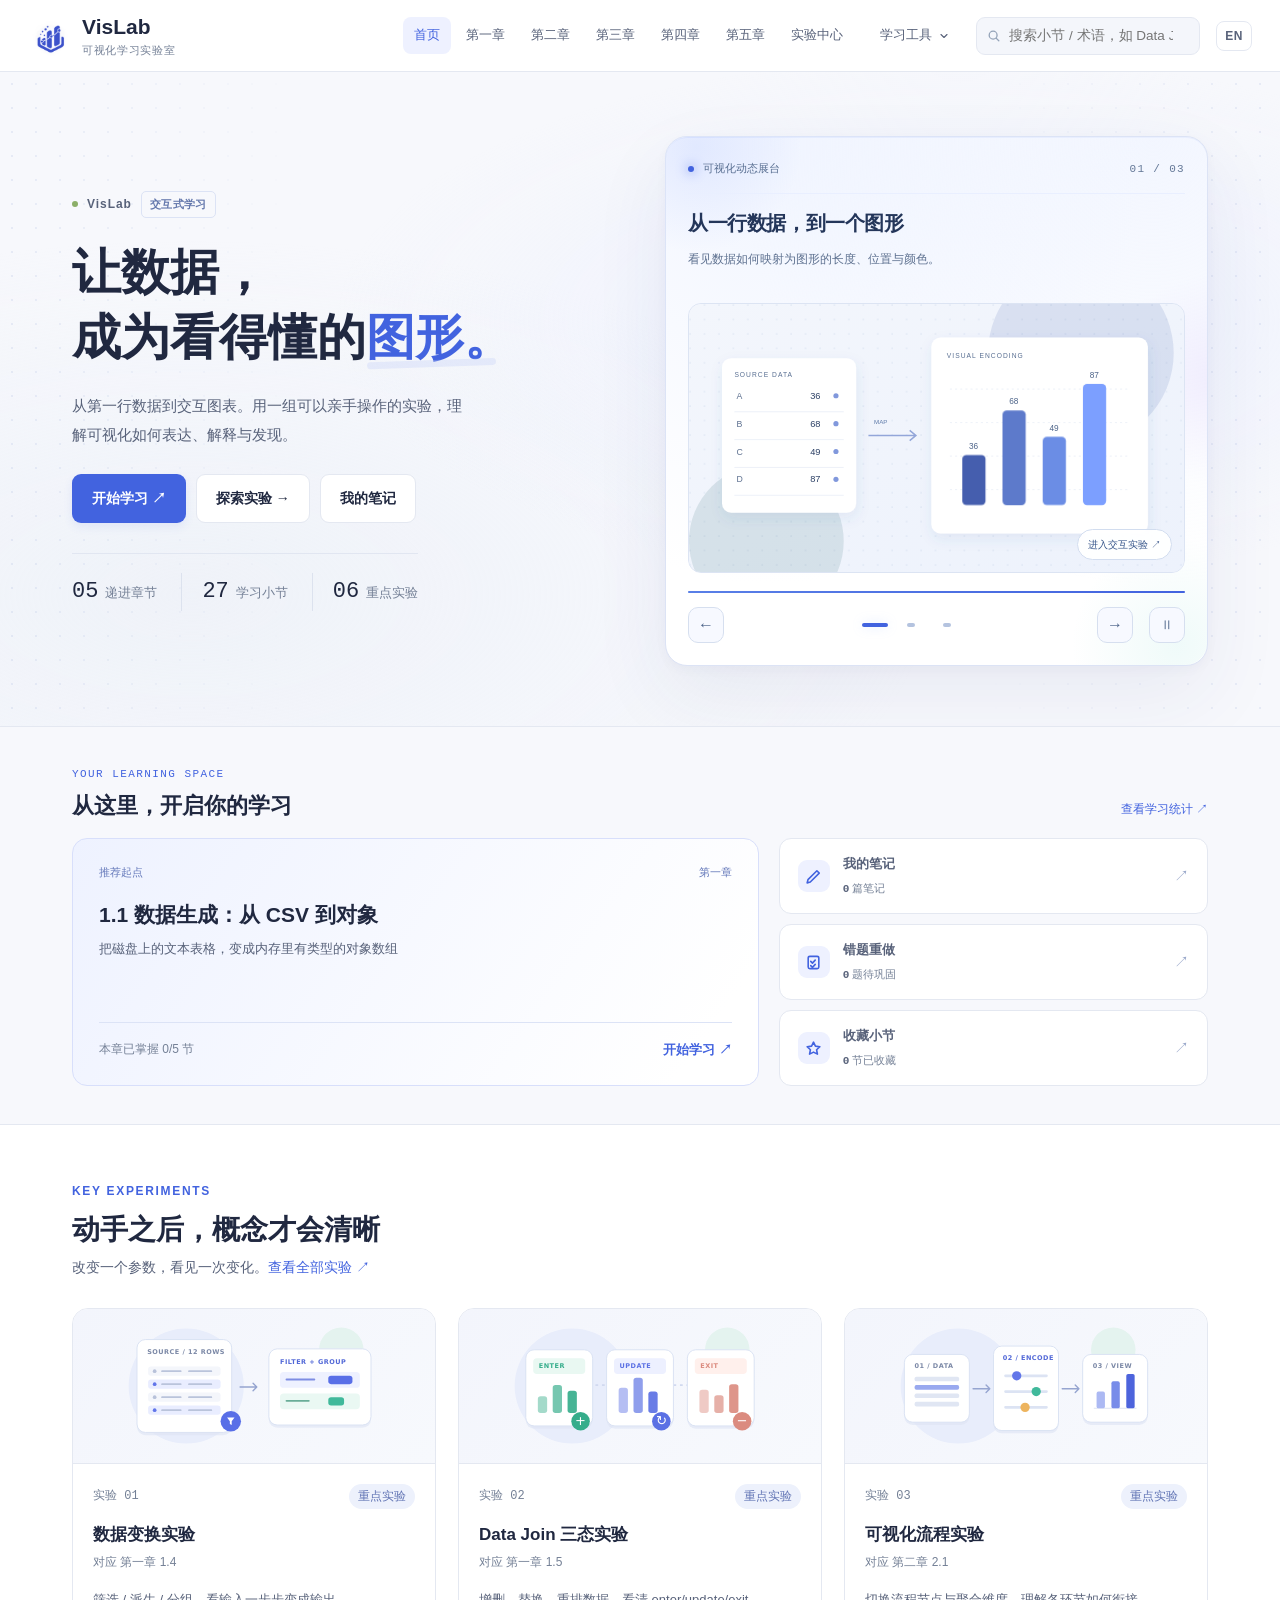
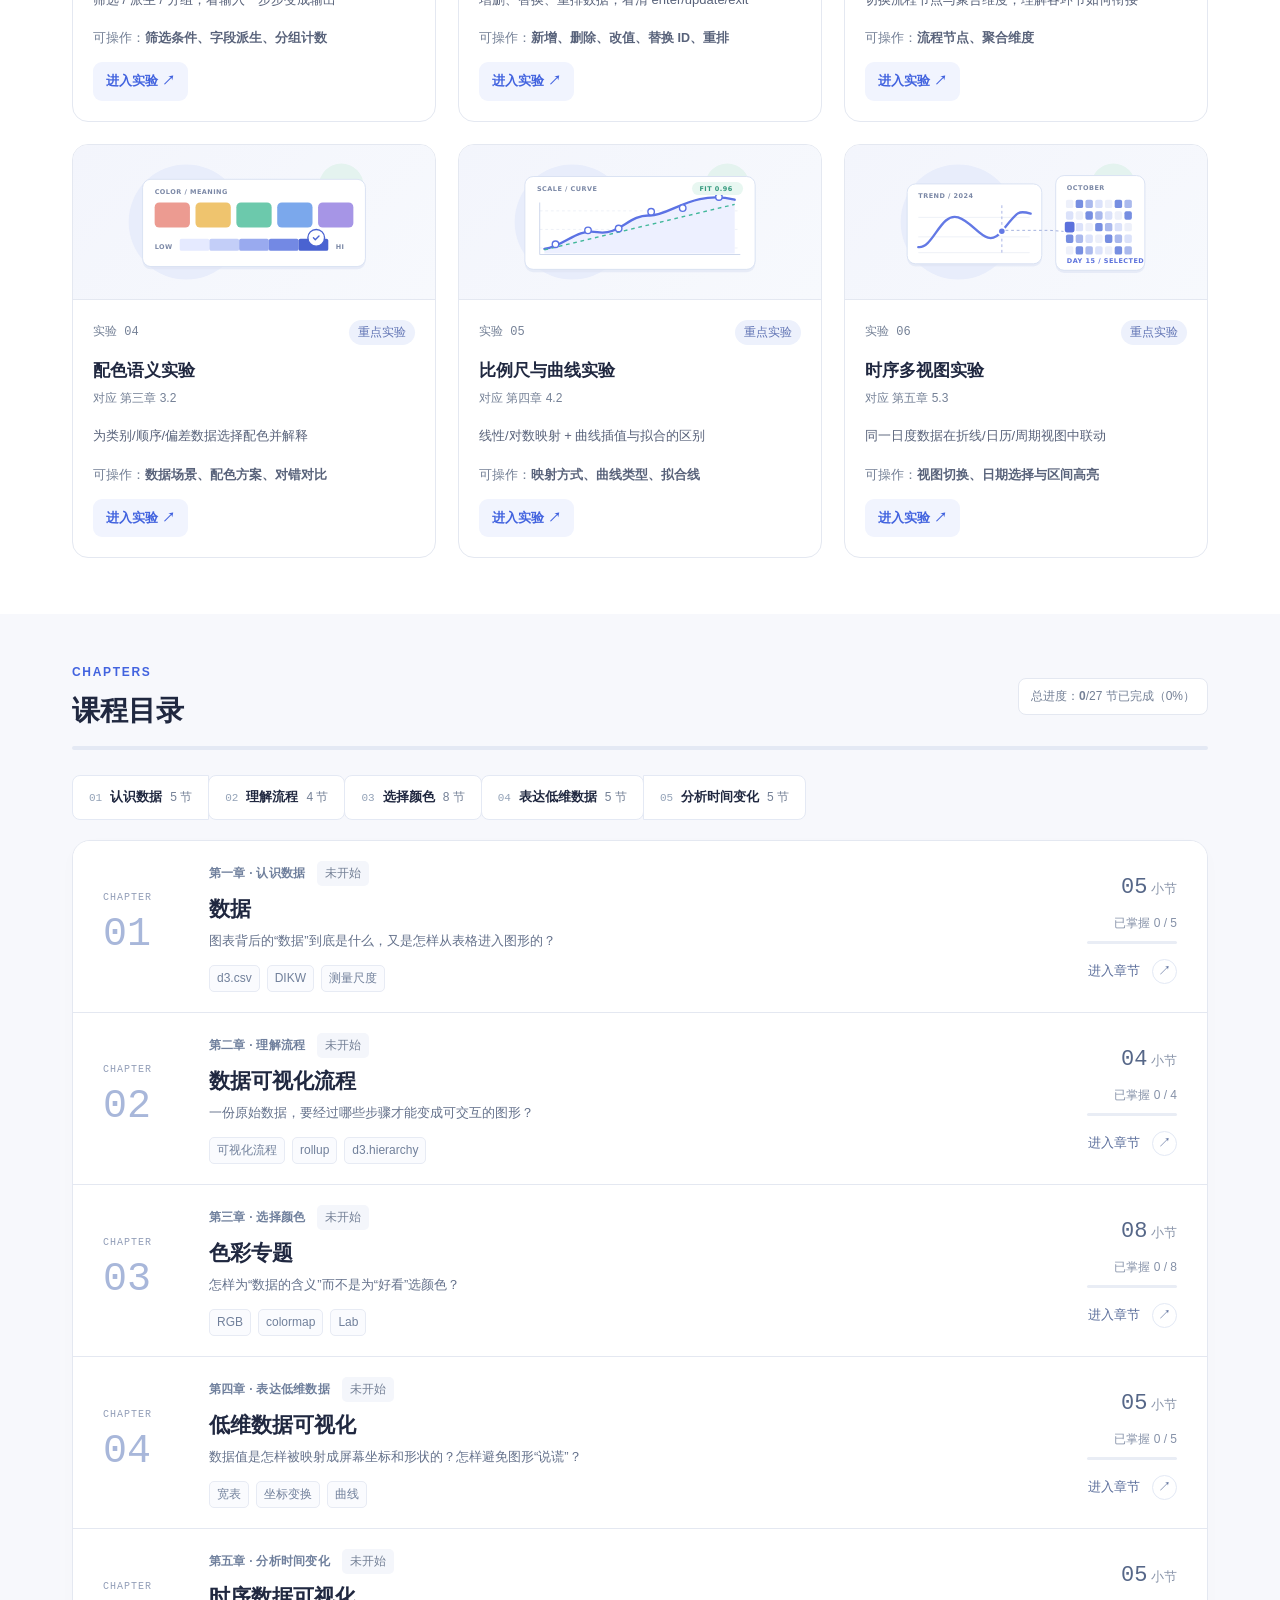
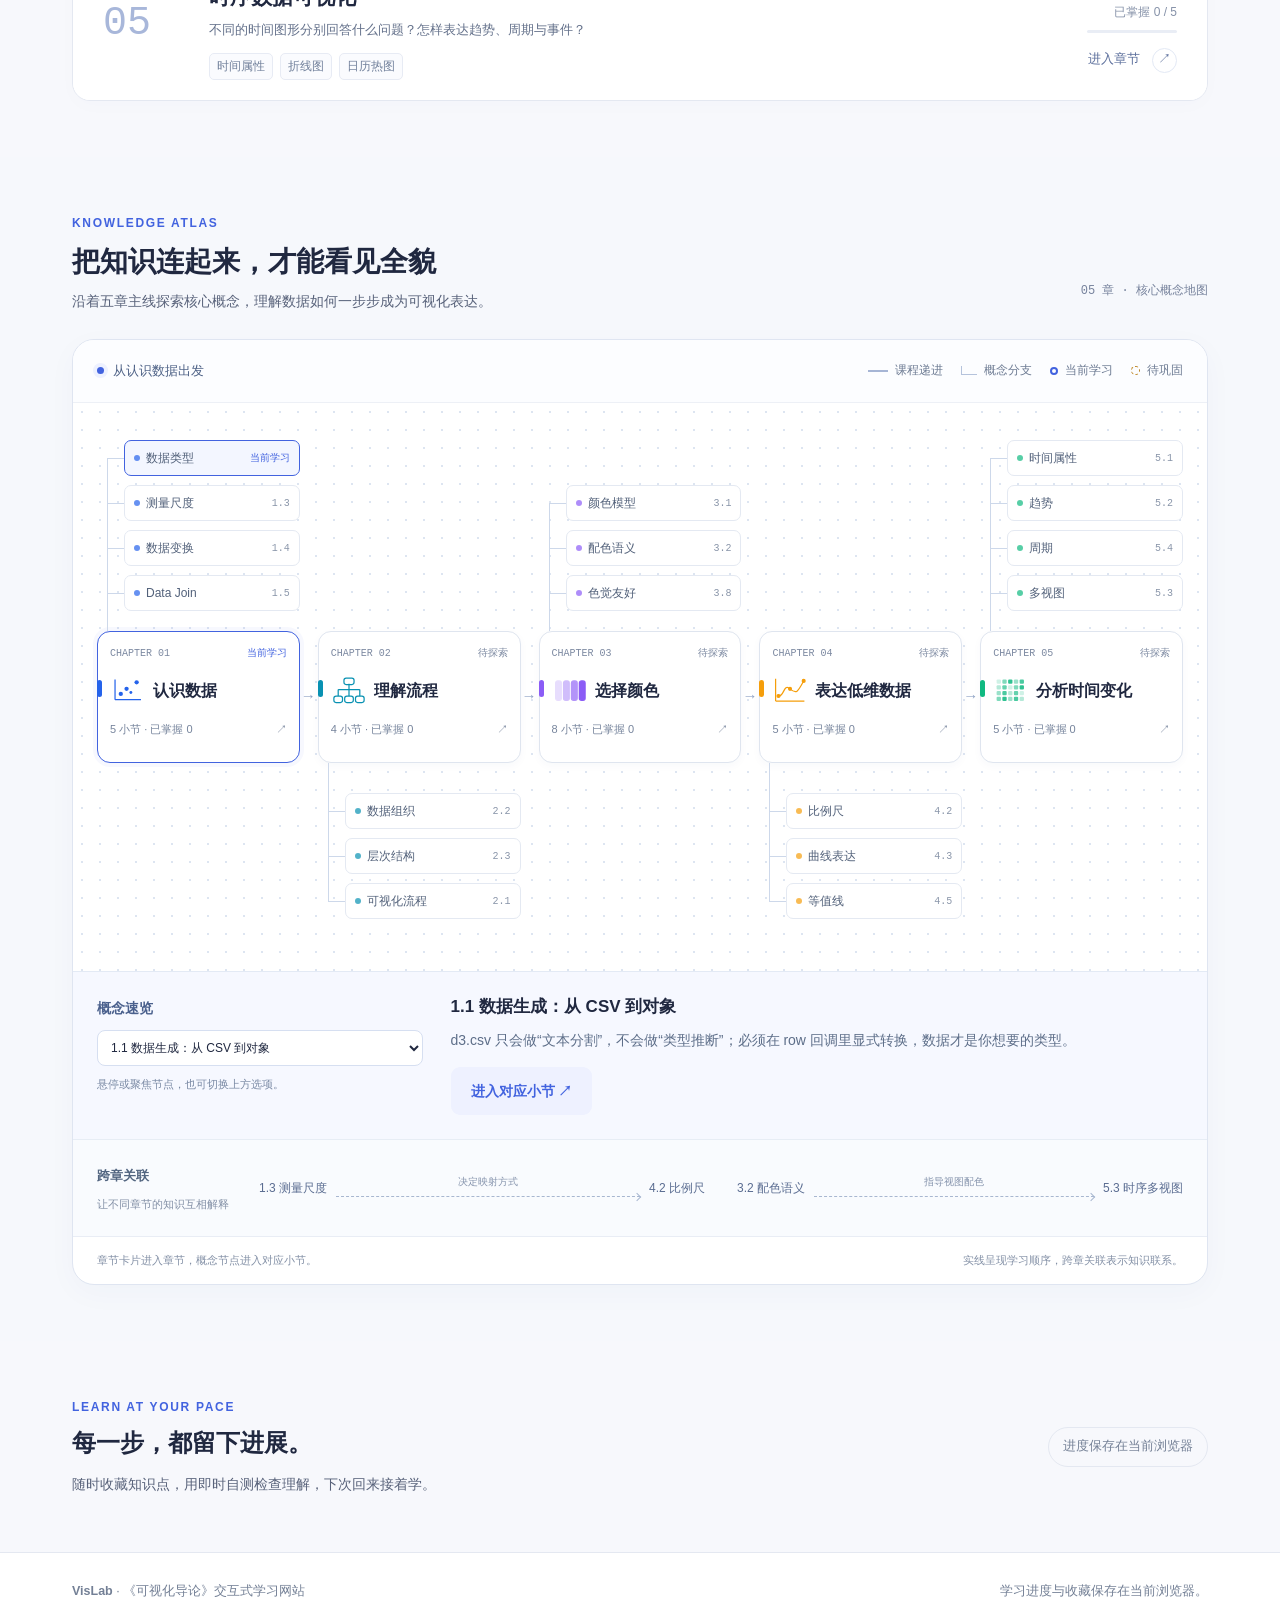
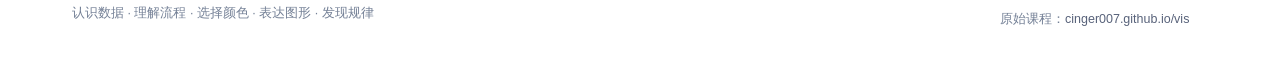
==== commit 1dcb4361: "Rename learning site to VisLab with bilingual subtitle" ====
--- a/index.html
+++ b/index.html
@@ -4,11 +4,11 @@
 <meta charset="UTF-8">
 <meta name="viewport" content="width=device-width, initial-scale=1">
 <link rel="icon" href="assets/images/logo.png" type="image/png">
-<title data-i18n="home">可视化学习实验室 · 《可视化导论》</title>
+<title data-i18n="home">VisLab · 《可视化导论》</title>
 <meta name="description" content="《可视化导论》交互式学习网站：结构化知识、可操作实验、即时自测。">
 <link rel="stylesheet" href="assets/css/base.css?v=20261018-light-ui">
 <link rel="stylesheet" href="assets/css/experiments.css?v=20261018-1">
-<link rel="stylesheet" href="assets/css/ui.css?v=20261018-preview2">
+<link rel="stylesheet" href="assets/css/ui.css?v=20261021-vislab">
 <link rel="stylesheet" href="assets/css/home.css?v=20261021-compact-chapters">
 <link rel="stylesheet" href="assets/css/knowledge-map.css?v=20261018-atlas">
 <link rel="stylesheet" href="assets/css/motion.css?v=20261018">
@@ -45,7 +45,7 @@
   </div>
   <div class="wrap">
     <div class="hero-copy">
-    <div class="tag"><span class="live-dot"></span> VISUALIZATION LEARNING LAB <span class="edition-tag" data-i18n="hero.tag-edition">交互式学习</span></div>
+    <div class="tag"><span class="live-dot"></span> VisLab <span class="edition-tag" data-i18n="hero.tag-edition">交互式学习</span></div>
     <h1 data-i18n-html="hero.h1">让数据，<br>成为看得懂的<span>图形。</span></h1>
     <p class="sub" data-i18n="hero.sub">从第一行数据到交互图表。用一组可以亲手操作的实验，理解可视化如何表达、解释与发现。</p>
     <div class="hero-actions">
@@ -142,16 +142,16 @@
 <footer class="site-footer" id="site-footer"></footer>
 
 <script defer src="assets/vendor/d3.min.js"></script>
-<script defer src="assets/js/course-meta.js"></script>
+<script defer src="assets/js/course-meta.js?v=20261021-vislab"></script>
 <script defer src="assets/js/course-c1.js"></script>
 <script defer src="assets/js/course-c2.js"></script>
 <script defer src="assets/js/course-c3.js"></script>
 <script defer src="assets/js/course-c4.js?v=20261018-polish"></script>
 <script defer src="assets/js/course-c5.js"></script>
 <script defer src="assets/js/store.js"></script>
-<script defer src="assets/js/common.js?v=20261019-bi"></script>
-<script defer src="assets/js/i18n.js?v=20261019-bi"></script>
-<script defer src="assets/js/shell.js?v=20261021-nav-right"></script>
+<script defer src="assets/js/common.js?v=20261021-vislab"></script>
+<script defer src="assets/js/i18n.js?v=20261021-vislab"></script>
+<script defer src="assets/js/shell.js?v=20261021-vislab"></script>
 <script defer src="assets/js/home.js?v=20261021-speed"></script>
 <script defer src="assets/js/interactions.js?v=20261019-bi"></script>
 <script defer src="assets/js/entrance.js?v=20261019-bi"></script>
--- a/assets/css/ui.css
+++ b/assets/css/ui.css
@@ -12,7 +12,7 @@
 :focus-visible { outline: 3px solid #8a9ff2; outline-offset: 4px; }
 .site-header { background: #ffffffed; }
 .site-header .bar { gap: 16px; padding: 0 28px; max-width: 1440px; }
-.brand { font-size: 15px; gap: 10px; }
+.brand { font-size: 21px; line-height: 1.1; gap: 10px; }
 .brand .logo { width: 44px; height: 44px; background: transparent; border-radius: 0; flex-shrink: 0; }
 .brand .logo img { display: block; width: 44px; height: 44px; object-fit: contain; }
 .brand small { font-size: 11px; margin-top: 6px; letter-spacing: .06em; }
